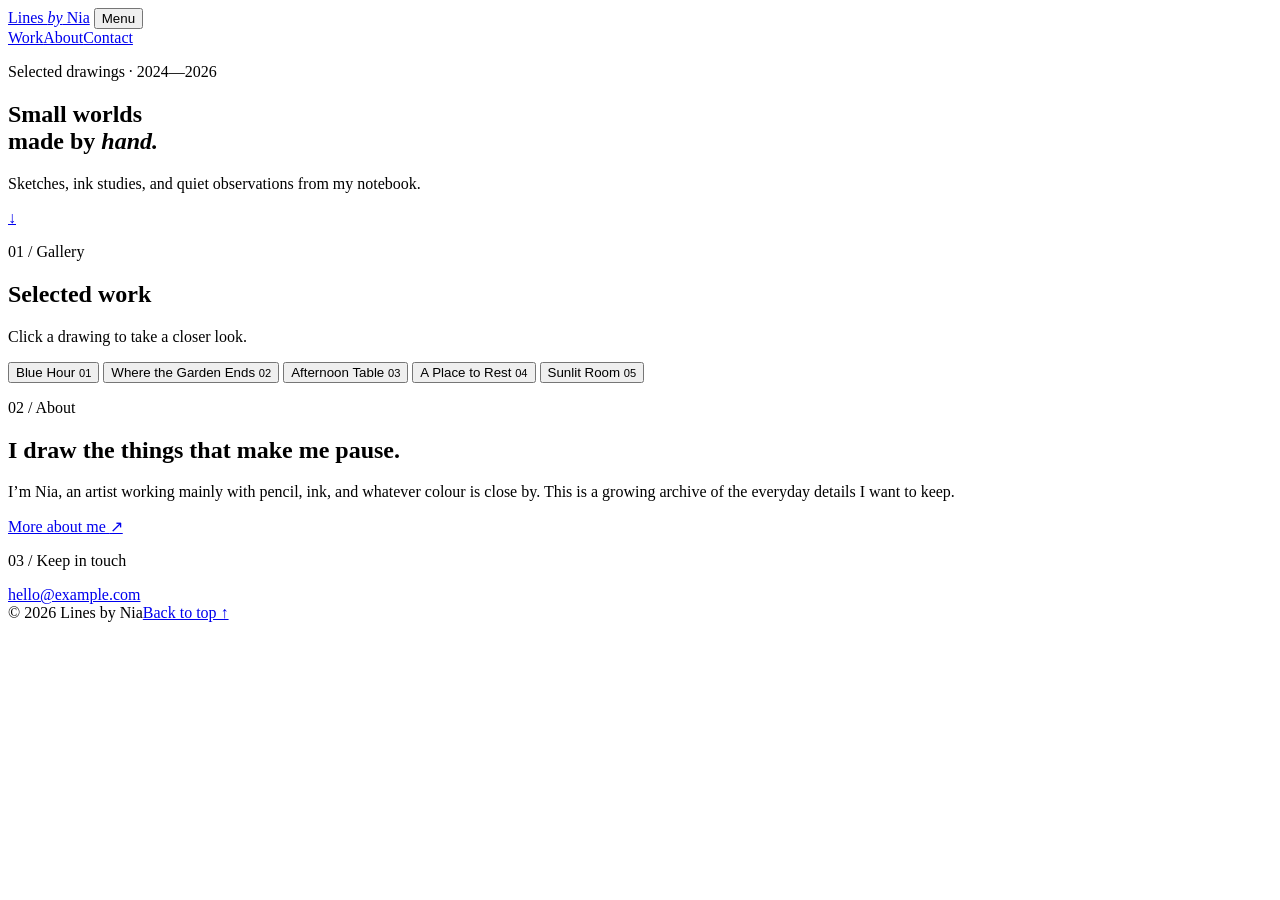
==== index.html @ 9113214f "Publish artist portfolio website" ====
<!doctype html>
<html lang="en">
  <head>
    <meta charset="UTF-8">
    <meta name="viewport" content="width=device-width, initial-scale=1.0">
    <meta name="description" content="A personal gallery of drawings and works on paper.">
    <title>Lines by Nia — Drawing Portfolio</title>
    <link rel="preconnect" href="https://fonts.googleapis.com">
    <link rel="preconnect" href="https://fonts.gstatic.com" crossorigin>
    <link href="https://fonts.googleapis.com/css2?family=DM+Mono:wght@400;500&family=DM+Sans:opsz,wght@9..40,400;9..40,500;9..40,600&family=Playfair+Display:ital,wght@0,500;0,600;1,500;1,600&display=swap" rel="stylesheet">
    <link rel="stylesheet" href="styles.css">
  </head>
  <body>
    <header class="site-header">
      <a class="brand" href="#top">Lines <em>by</em> Nia</a>
      <button class="menu-button" aria-label="Open navigation" aria-expanded="false">Menu</button>
      <nav aria-label="Main navigation"><a href="#work">Work</a><a href="#about">About</a><a href="#contact">Contact</a></nav>
    </header>
    <main id="top">
      <section class="hero">
        <p class="eyebrow">Selected drawings · 2024—2026</p>
        <h1>Small worlds<br>made by <em>hand.</em></h1>
        <div class="hero-bottom"><p>Sketches, ink studies, and quiet observations from my notebook.</p><a class="round-link" href="#work" aria-label="See selected work">↓</a></div>
      </section>
      <section class="gallery" id="work" aria-labelledby="work-heading">
        <div class="section-heading"><p class="eyebrow">01 / Gallery</p><h2 id="work-heading">Selected work</h2><p>Click a drawing to take a closer look.</p></div>
        <div class="art-grid">
          <button class="art-card art-one" data-title="Blue Hour" data-medium="Ink and coloured pencil · 2025"><span class="artwork"><i></i><b></b><strong></strong></span><span class="art-caption">Blue Hour <small>01</small></span></button>
          <button class="art-card art-two" data-title="Where the Garden Ends" data-medium="Graphite on paper · 2026"><span class="artwork"><i></i><b></b><strong></strong></span><span class="art-caption">Where the Garden Ends <small>02</small></span></button>
          <button class="art-card art-three" data-title="Afternoon Table" data-medium="Pastel and ink · 2025"><span class="artwork"><i></i><b></b><strong></strong></span><span class="art-caption">Afternoon Table <small>03</small></span></button>
          <button class="art-card art-four" data-title="A Place to Rest" data-medium="Charcoal on paper · 2024"><span class="artwork"><i></i><b></b><strong></strong></span><span class="art-caption">A Place to Rest <small>04</small></span></button>
          <button class="art-card art-five" data-title="Sunlit Room" data-medium="Watercolour and pencil · 2026"><span class="artwork"><i></i><b></b><strong></strong></span><span class="art-caption">Sunlit Room <small>05</small></span></button>
        </div>
      </section>
      <section class="about" id="about"><p class="eyebrow">02 / About</p><div><h2>I draw the things that make me pause.</h2><p>I’m Nia, an artist working mainly with pencil, ink, and whatever colour is close by. This is a growing archive of the everyday details I want to keep.</p><a class="text-link" href="mailto:hello@example.com">More about me <span>↗</span></a></div></section>
    </main>
    <footer id="contact"><p class="eyebrow">03 / Keep in touch</p><a class="email" href="mailto:hello@example.com">hello@example.com</a><div class="footer-bottom"><span>© 2026 Lines by Nia</span><a href="#top">Back to top ↑</a></div></footer>
    <dialog class="lightbox"><button class="close" aria-label="Close artwork view">×</button><div class="lightbox-art"></div><div><p class="eyebrow">Selected work</p><h2></h2><p class="medium"></p></div></dialog>
    <script src="script.js"></script>
  </body>
</html>
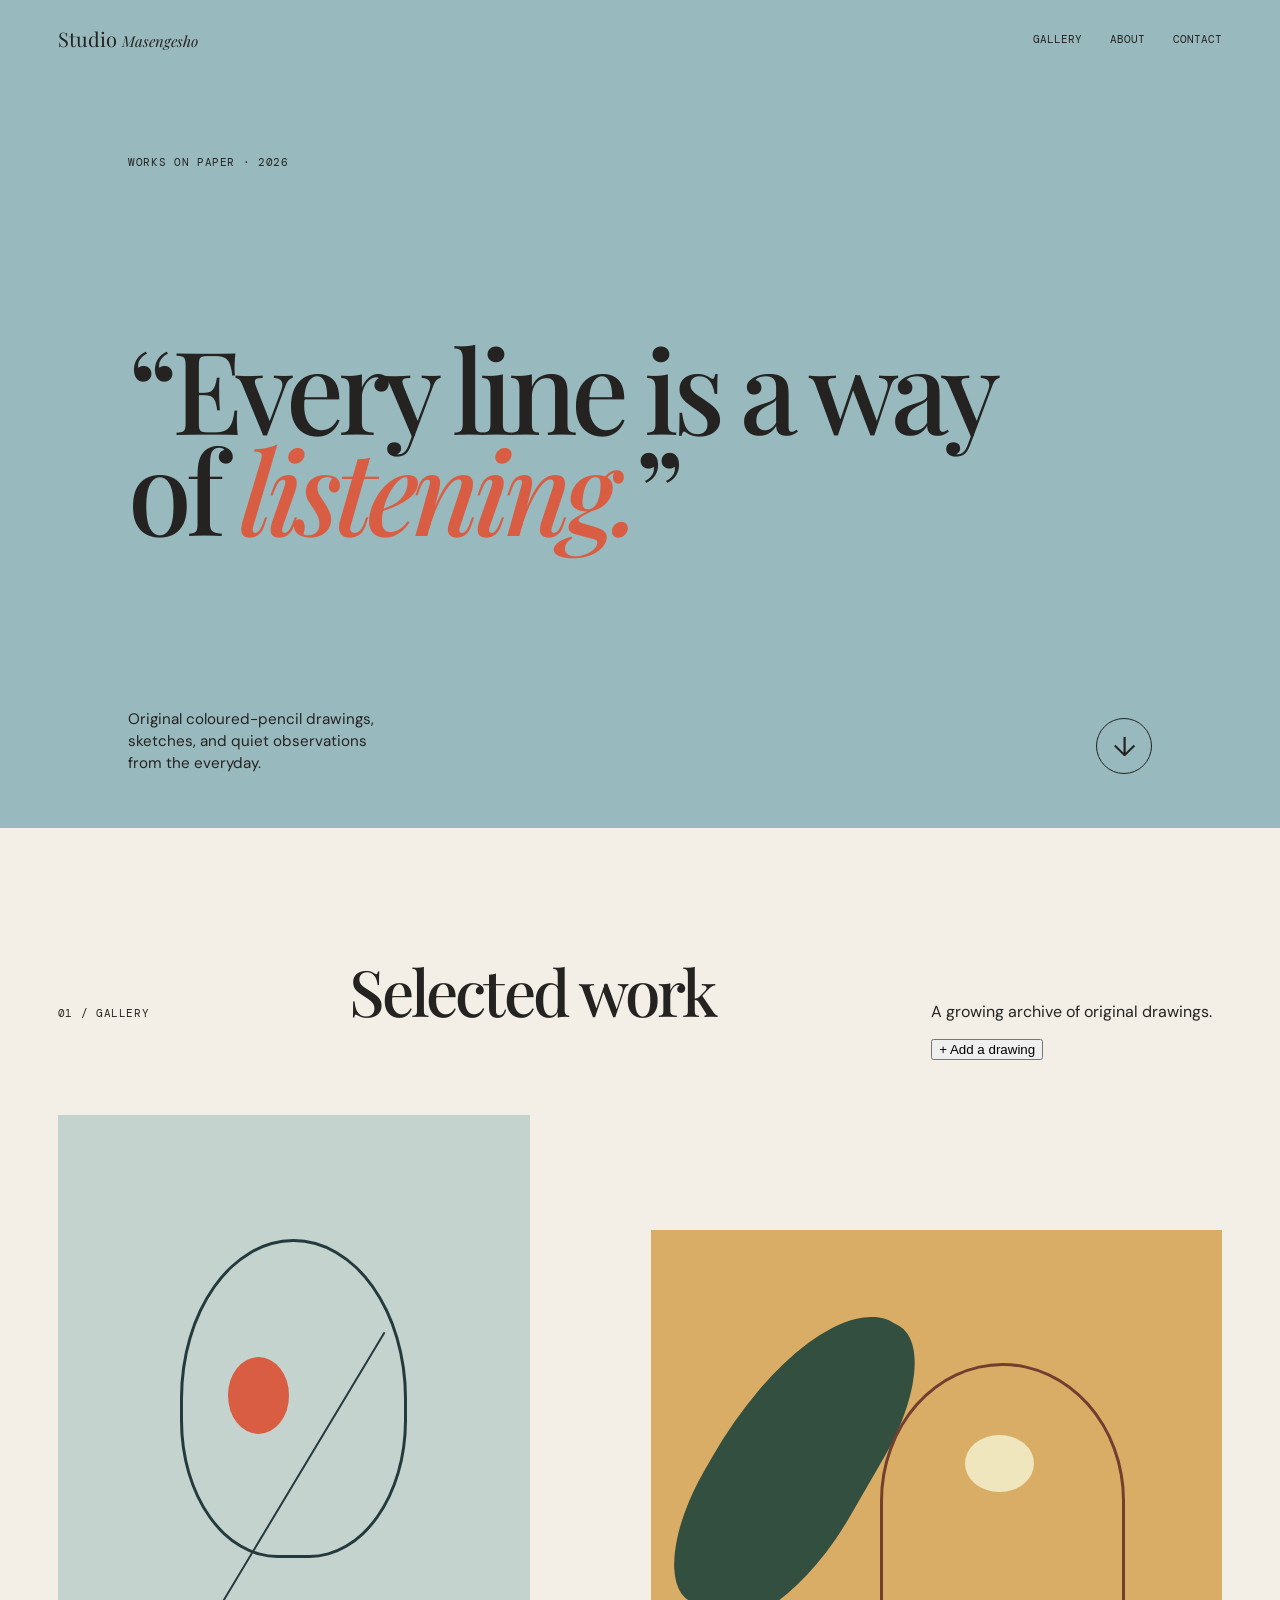
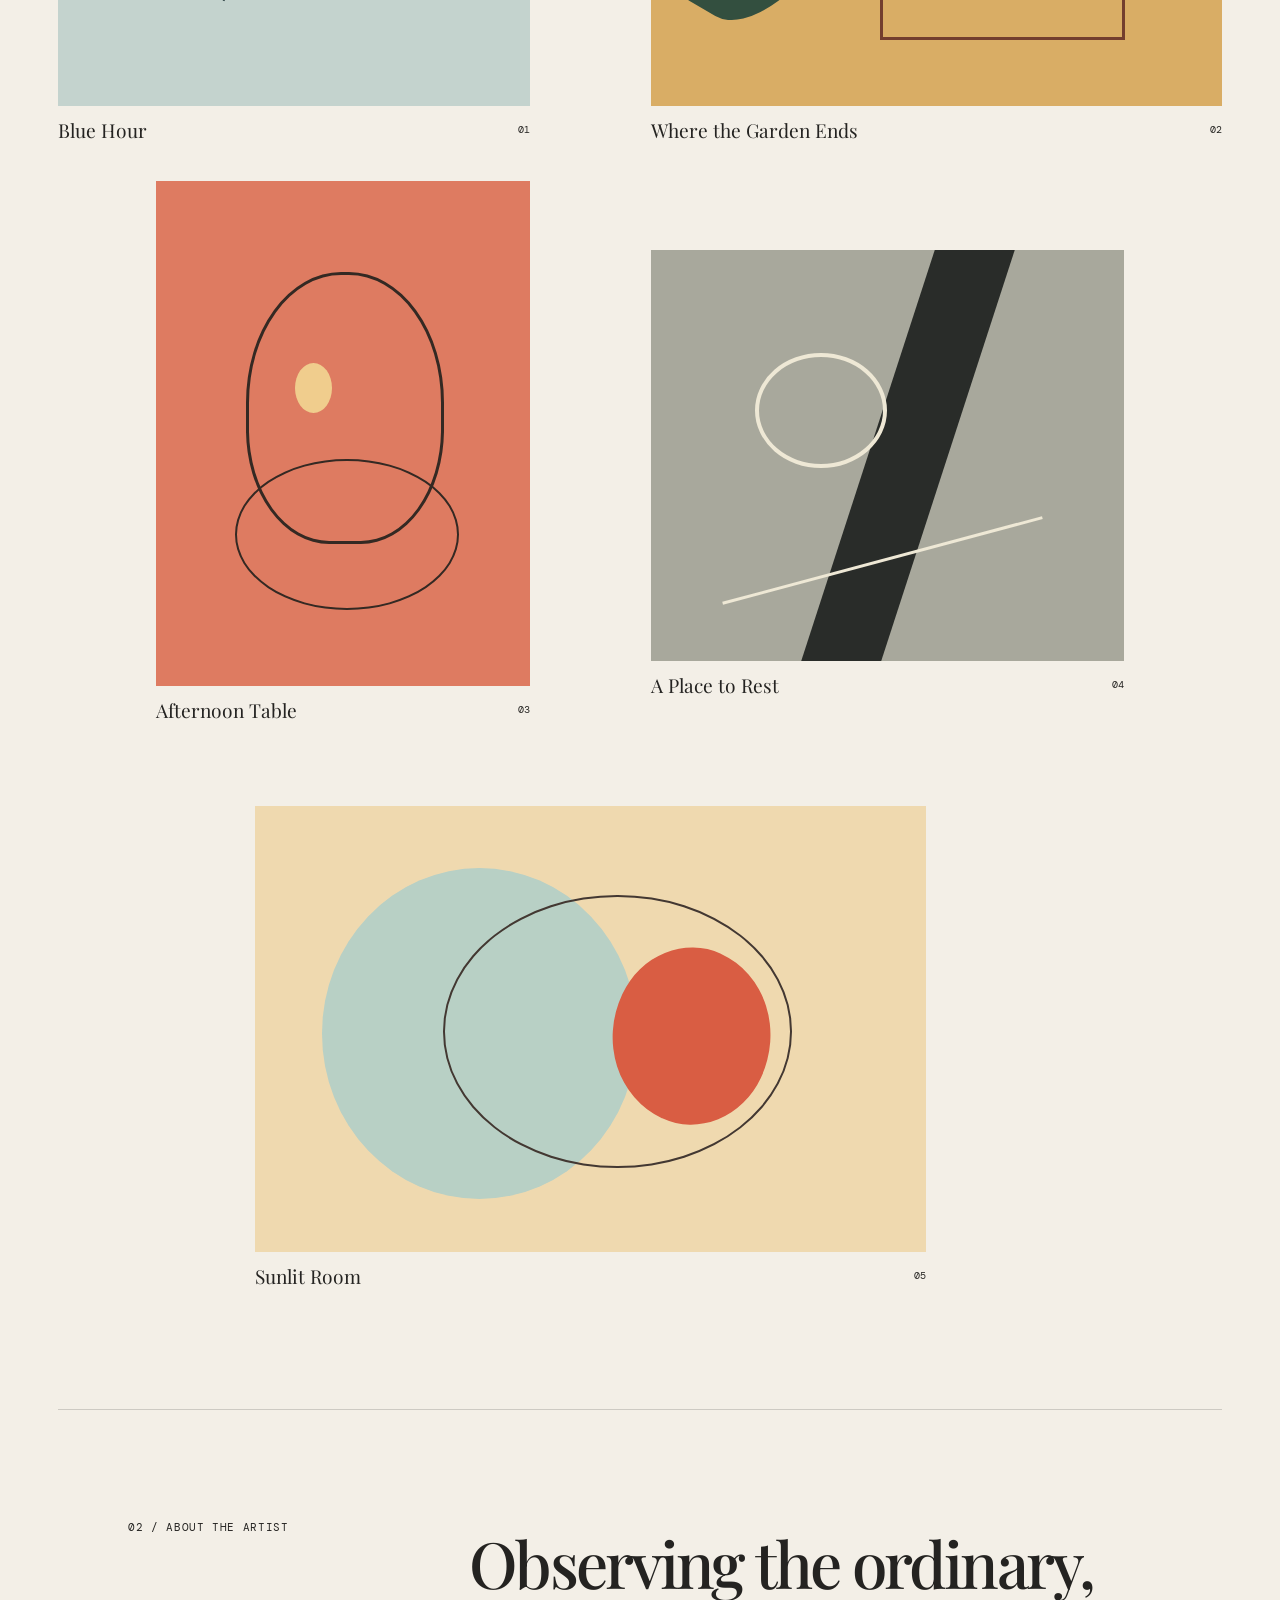
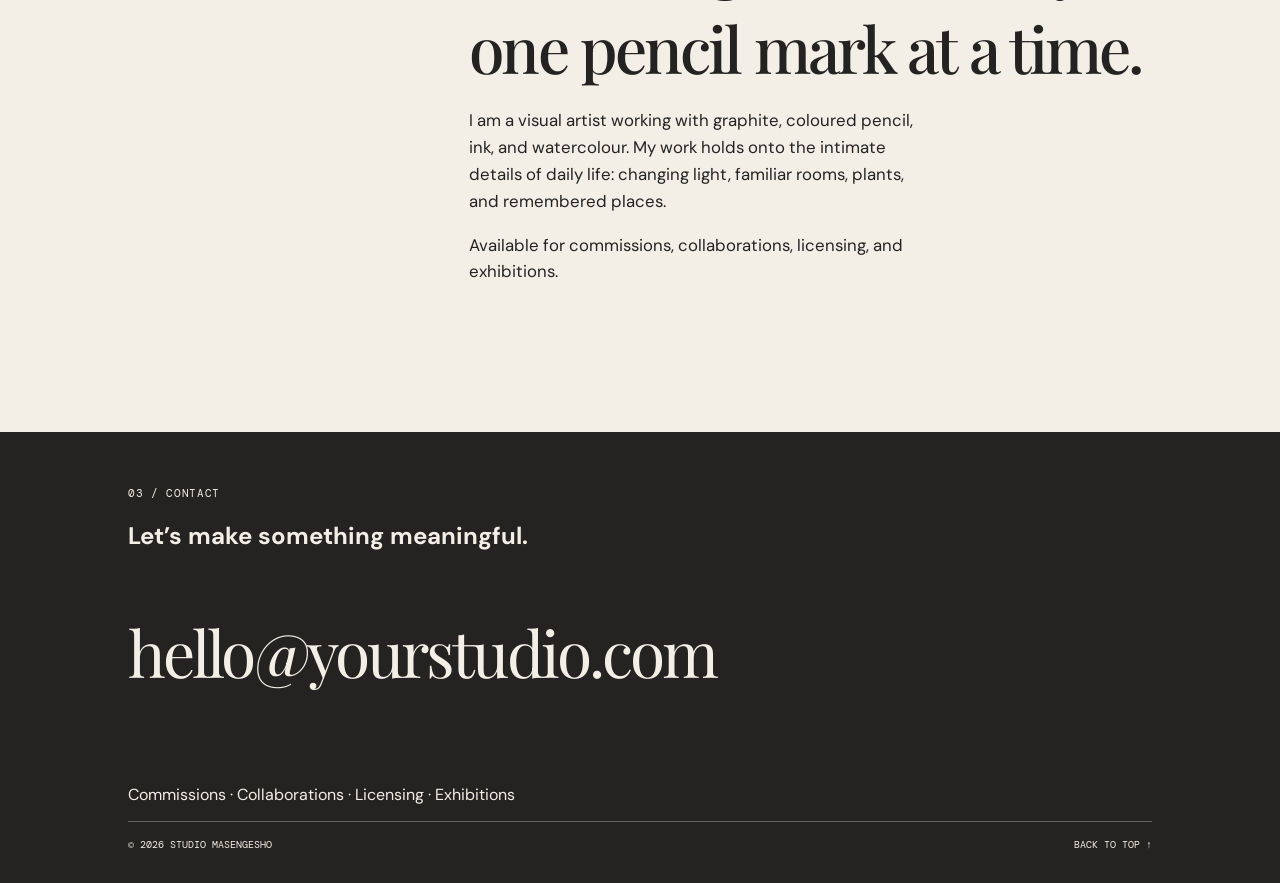
==== commit b1a270f7: "Create professional artist portfolio" ====
--- a/index.html
+++ b/index.html
@@ -1,42 +1,42 @@
 <!doctype html>
 <html lang="en">
-  <head>
-    <meta charset="UTF-8">
-    <meta name="viewport" content="width=device-width, initial-scale=1.0">
-    <meta name="description" content="A personal gallery of drawings and works on paper.">
-    <title>Lines by Nia — Drawing Portfolio</title>
-    <link rel="preconnect" href="https://fonts.googleapis.com">
-    <link rel="preconnect" href="https://fonts.gstatic.com" crossorigin>
-    <link href="https://fonts.googleapis.com/css2?family=DM+Mono:wght@400;500&family=DM+Sans:opsz,wght@9..40,400;9..40,500;9..40,600&family=Playfair+Display:ital,wght@0,500;0,600;1,500;1,600&display=swap" rel="stylesheet">
-    <link rel="stylesheet" href="styles.css">
-  </head>
-  <body>
-    <header class="site-header">
-      <a class="brand" href="#top">Lines <em>by</em> Nia</a>
-      <button class="menu-button" aria-label="Open navigation" aria-expanded="false">Menu</button>
-      <nav aria-label="Main navigation"><a href="#work">Work</a><a href="#about">About</a><a href="#contact">Contact</a></nav>
-    </header>
-    <main id="top">
-      <section class="hero">
-        <p class="eyebrow">Selected drawings · 2024—2026</p>
-        <h1>Small worlds<br>made by <em>hand.</em></h1>
-        <div class="hero-bottom"><p>Sketches, ink studies, and quiet observations from my notebook.</p><a class="round-link" href="#work" aria-label="See selected work">↓</a></div>
-      </section>
-      <section class="gallery" id="work" aria-labelledby="work-heading">
-        <div class="section-heading"><p class="eyebrow">01 / Gallery</p><h2 id="work-heading">Selected work</h2><p>Click a drawing to take a closer look.</p></div>
-        <div class="art-grid">
-          <button class="art-card art-one" data-title="Blue Hour" data-medium="Ink and coloured pencil · 2025"><span class="artwork"><i></i><b></b><strong></strong></span><span class="art-caption">Blue Hour <small>01</small></span></button>
-          <button class="art-card art-two" data-title="Where the Garden Ends" data-medium="Graphite on paper · 2026"><span class="artwork"><i></i><b></b><strong></strong></span><span class="art-caption">Where the Garden Ends <small>02</small></span></button>
-          <button class="art-card art-three" data-title="Afternoon Table" data-medium="Pastel and ink · 2025"><span class="artwork"><i></i><b></b><strong></strong></span><span class="art-caption">Afternoon Table <small>03</small></span></button>
-          <button class="art-card art-four" data-title="A Place to Rest" data-medium="Charcoal on paper · 2024"><span class="artwork"><i></i><b></b><strong></strong></span><span class="art-caption">A Place to Rest <small>04</small></span></button>
-          <button class="art-card art-five" data-title="Sunlit Room" data-medium="Watercolour and pencil · 2026"><span class="artwork"><i></i><b></b><strong></strong></span><span class="art-caption">Sunlit Room <small>05</small></span></button>
-        </div>
-      </section>
-      <section class="about" id="about"><p class="eyebrow">02 / About</p><div><h2>I draw the things that make me pause.</h2><p>I’m Nia, an artist working mainly with pencil, ink, and whatever colour is close by. This is a growing archive of the everyday details I want to keep.</p><a class="text-link" href="mailto:hello@example.com">More about me <span>↗</span></a></div></section>
-    </main>
-    <footer id="contact"><p class="eyebrow">03 / Keep in touch</p><a class="email" href="mailto:hello@example.com">hello@example.com</a><div class="footer-bottom"><span>© 2026 Lines by Nia</span><a href="#top">Back to top ↑</a></div></footer>
-    <dialog class="lightbox"><button class="close" aria-label="Close artwork view">×</button><div class="lightbox-art"></div><div><p class="eyebrow">Selected work</p><h2></h2><p class="medium"></p></div></dialog>
-    <script src="script.js"></script>
-  </body>
-</html>
-
+<head>
+  <meta charset="UTF-8">
+  <meta name="viewport" content="width=device-width, initial-scale=1.0">
+  <meta name="description" content="Original coloured-pencil drawings and works on paper by Studio Masengesho.">
+  <title>Studio Masengesho — Works on Paper</title>
+  <link rel="preconnect" href="https://fonts.googleapis.com">
+  <link rel="preconnect" href="https://fonts.gstatic.com" crossorigin>
+  <link href="https://fonts.googleapis.com/css2?family=DM+Mono:wght@400;500&family=DM+Sans:wght@400;500;600&family=Playfair+Display:ital,wght@0,500;0,600;1,500&display=swap" rel="stylesheet">
+  <link rel="stylesheet" href="styles.css">
+</head>
+<body>
+<header class="site-header">
+  <a class="brand" href="#top">Studio <em>Masengesho</em></a>
+  <button class="menu-button" aria-label="Open menu" aria-expanded="false">Menu</button>
+  <nav aria-label="Main navigation"><a href="#work">Gallery</a><a href="#about">About</a><a href="#contact">Contact</a></nav>
+</header>
+<main id="top">
+  <section class="hero">
+    <p class="eyebrow">Works on paper · 2026</p>
+    <h1>“Every line is a way<br>of <em>listening.</em>”</h1>
+    <div class="hero-bottom"><p>Original coloured-pencil drawings, sketches, and quiet observations from the everyday.</p><a class="round-link" href="#work" aria-label="View gallery">↓</a></div>
+  </section>
+  <section class="gallery" id="work">
+    <div class="section-heading"><p class="eyebrow">01 / Gallery</p><h2>Selected work</h2><div><p>A growing archive of original drawings.</p><button class="upload-trigger" type="button">+ Add a drawing</button></div></div>
+    <div class="art-grid" id="art-grid">
+      <button class="art-card art-one" data-title="Blue Hour" data-medium="Coloured pencil and ink · 2025"><span class="artwork"><i></i><b></b><strong></strong></span><span class="art-caption">Blue Hour <small>01</small></span></button>
+      <button class="art-card art-two" data-title="Where the Garden Ends" data-medium="Graphite on paper · 2026"><span class="artwork"><i></i><b></b><strong></strong></span><span class="art-caption">Where the Garden Ends <small>02</small></span></button>
+      <button class="art-card art-three" data-title="Afternoon Table" data-medium="Pencil colour and ink · 2025"><span class="artwork"><i></i><b></b><strong></strong></span><span class="art-caption">Afternoon Table <small>03</small></span></button>
+      <button class="art-card art-four" data-title="A Place to Rest" data-medium="Charcoal on paper · 2024"><span class="artwork"><i></i><b></b><strong></strong></span><span class="art-caption">A Place to Rest <small>04</small></span></button>
+      <button class="art-card art-five" data-title="Sunlit Room" data-medium="Pencil colour and watercolour · 2026"><span class="artwork"><i></i><b></b><strong></strong></span><span class="art-caption">Sunlit Room <small>05</small></span></button>
+    </div>
+  </section>
+  <section class="about" id="about"><p class="eyebrow">02 / About the artist</p><div><h2>Observing the ordinary, one pencil mark at a time.</h2><p>I am a visual artist working with graphite, coloured pencil, ink, and watercolour. My work holds onto the intimate details of daily life: changing light, familiar rooms, plants, and remembered places.</p><p class="note">Available for commissions, collaborations, licensing, and exhibitions.</p></div></section>
+</main>
+<footer id="contact"><p class="eyebrow">03 / Contact</p><h2>Let’s make something meaningful.</h2><a class="email" href="mailto:hello@yourstudio.com">hello@yourstudio.com</a><p class="contact-note">Commissions · Collaborations · Licensing · Exhibitions</p><div class="footer-bottom"><span>© 2026 Studio Masengesho</span><a href="#top">Back to top ↑</a></div></footer>
+<dialog class="lightbox"><button class="close" aria-label="Close artwork">×</button><div class="lightbox-art"></div><div><p class="eyebrow">Selected work</p><h2></h2><p class="medium"></p></div></dialog>
+<dialog class="upload-dialog"><button class="close upload-close" aria-label="Close upload form">×</button><p class="eyebrow">Studio tool</p><h2>Add a drawing</h2><p class="upload-intro">Add a preview of a new work to this browser’s gallery.</p><form id="upload-form"><label>Drawing title<input name="title" required placeholder="e.g. Evening study"></label><label>Medium and year<input name="medium" required placeholder="e.g. Coloured pencil · 2026"></label><label class="file-label">Image file<input name="image" type="file" accept="image/*" required><span>Choose drawing</span></label><img id="image-preview" alt="Drawing preview" hidden><button class="submit-upload" type="submit">Add to gallery</button></form></dialog>
+<script src="script.js"></script>
+</body>
+</html>
--- a/styles.css
+++ b/styles.css
@@ -0,0 +1,2 @@
+:root{--ink:#242321;--paper:#f3efe7;--red:#d95d43;--blue:#98b9bd;--line:rgba(36,35,33,.18)}*{box-sizing:border-box}html{scroll-behavior:smooth}body{margin:0;background:var(--paper);color:var(--ink);font-family:"DM Sans",sans-serif}a{color:inherit;text-decoration:none}.site-header{align-items:center;display:flex;justify-content:space-between;padding:25px 4.5vw;position:absolute;width:100%;z-index:2}.brand{font-family:"Playfair Display",serif;font-size:1.25rem}.brand em{font-size:.75em}nav{display:flex;gap:28px;font-family:"DM Mono",monospace;font-size:.7rem;text-transform:uppercase}nav a:hover,.text-link:hover{color:var(--red)}.menu-button{display:none}.hero{background:var(--blue);min-height:92vh;padding:155px 10vw 54px;display:flex;flex-direction:column;justify-content:space-between}.eyebrow{font-family:"DM Mono",monospace;font-size:.68rem;letter-spacing:.06em;margin:0;text-transform:uppercase}.hero h1{font-family:"Playfair Display",serif;font-size:clamp(3.7rem,9vw,8.5rem);font-weight:500;letter-spacing:-.055em;line-height:.88;margin:0}.hero h1 em{color:var(--red)}.hero-bottom{align-items:end;display:flex;justify-content:space-between}.hero-bottom p{max-width:270px;font-size:.95rem;line-height:1.45;margin:0}.round-link{align-items:center;border:1px solid var(--ink);border-radius:50%;display:flex;font-size:1.7rem;height:56px;justify-content:center;width:56px}.round-link:hover{background:var(--ink);color:var(--paper)}.gallery{padding:120px 4.5vw}.section-heading{display:grid;grid-template-columns:1fr 2fr 1fr;align-items:baseline;margin-bottom:55px}.section-heading h2,.about h2{font-family:"Playfair Display",serif;font-size:clamp(2.5rem,5vw,5rem);font-weight:500;letter-spacing:-.045em;margin:0}.section-heading>p:last-child{font-size:.82rem;line-height:1.4;margin:0}.art-grid{display:grid;grid-template-columns:repeat(12,1fr);gap:38px 22px}.art-card{background:none;border:0;color:var(--ink);cursor:pointer;font:inherit;padding:0;text-align:left}.artwork{display:block;overflow:hidden;position:relative;transition:transform .28s ease}.artwork::before,.artwork::after,.artwork i,.artwork b,.artwork strong{content:"";display:block;position:absolute}.art-card:hover .artwork{transform:rotate(-1.5deg) scale(1.015)}.art-caption{display:flex;font-family:"Playfair Display",serif;font-size:1.2rem;justify-content:space-between;padding-top:11px}.art-caption small{font-family:"DM Mono",monospace;font-size:.6rem;padding-top:6px}.art-one{grid-column:1/span 5}.art-one .artwork{aspect-ratio:1/1.25;background:#c4d3ce}.art-one i{border:3px solid #253a3d;border-radius:50% 50% 43% 43%;height:54%;left:26%;top:21%;width:48%}.art-one b{background:#d95d43;border-radius:50%;height:13%;left:36%;top:41%;width:13%}.art-one strong{border-left:2px solid #253a3d;height:53%;left:52%;top:33%;transform:rotate(31deg)}.art-two{grid-column:7/span 6;margin-top:115px}.art-two .artwork{aspect-ratio:1.2;background:#d9ad65}.art-two i{background:#334f3f;border-radius:60% 35% 45% 35%;height:72%;left:12%;top:13%;transform:rotate(30deg);width:26%}.art-two b{border:3px solid #733e2e;border-radius:50% 50% 0 0;height:58%;left:40%;top:28%;width:43%}.art-two strong{background:#efe6bd;border-radius:50%;height:12%;left:55%;top:43%;width:12%}.art-three{grid-column:2/span 4}.art-three .artwork{aspect-ratio:1/1.35;background:#de7b61}.art-three i{border:3px solid #342923;border-radius:48% 48% 42% 42%;height:54%;left:24%;top:18%;width:53%}.art-three b{background:#f0cd8d;border-radius:50%;height:10%;left:37%;top:36%;width:10%}.art-three strong{border:2px solid #342923;border-radius:50%;height:30%;left:21%;top:55%;width:60%}.art-four{grid-column:7/span 5;margin-top:45px}.art-four .artwork{aspect-ratio:1.15;background:#a8a89c}.art-four i{background:#292c29;height:100%;left:46%;top:0;transform:skew(-18deg);width:17%}.art-four b{border:4px solid #eee8d5;border-radius:50%;height:28%;left:22%;top:25%;width:28%}.art-four strong{background:#eee8d5;height:3px;left:14%;top:75%;transform:rotate(-15deg);width:70%}.art-five{grid-column:3/span 7;margin-top:45px}.art-five .artwork{aspect-ratio:1.5;background:#efd9af}.art-five i{background:#b8d0c5;border-radius:50%;height:74%;left:10%;top:14%;width:47%}.art-five b{background:#d95d43;border-radius:45% 55% 45% 55%;height:39%;left:53%;top:32%;transform:rotate(25deg);width:24%}.art-five strong{border:2px solid #433832;border-radius:50%;height:61%;left:28%;top:20%;width:52%}.about{border-top:1px solid var(--line);display:grid;grid-template-columns:1fr 2fr;margin:0 4.5vw;padding:110px 5.5vw 130px}.about>div{max-width:700px}.about p:not(.eyebrow){font-size:1.05rem;line-height:1.6;max-width:460px}.text-link{border-bottom:1px solid var(--ink);display:inline-block;font-family:"DM Mono",monospace;font-size:.72rem;margin-top:20px;padding-bottom:6px;text-transform:uppercase}.text-link span{margin-left:20px}footer{background:var(--ink);color:var(--paper);padding:54px 10vw 32px}.email{display:block;font-family:"Playfair Display",serif;font-size:clamp(2rem,5vw,5rem);letter-spacing:-.045em;margin:58px 0 90px}.email:hover{color:var(--red)}.footer-bottom{border-top:1px solid #66645e;display:flex;font-family:"DM Mono",monospace;font-size:.65rem;justify-content:space-between;padding-top:16px;text-transform:uppercase}.lightbox{background:var(--paper);border:0;max-width:min(860px,90vw);padding:22px;width:100%}.lightbox::backdrop{background:rgba(27,26,23,.8)}.close{background:none;border:0;cursor:pointer;font-size:2rem;position:absolute;right:12px;top:5px;z-index:1}.lightbox-art{aspect-ratio:1.4;margin-bottom:22px}.lightbox h2{font-family:"Playfair Display",serif;font-size:2rem;font-weight:500;margin:7px 0}.medium{font-size:.85rem;margin:0}@media(max-width:700px){.site-header{padding:20px 6vw}nav{background:var(--paper);display:none;flex-direction:column;padding:18px;position:absolute;right:6vw;top:62px}.site-header.open nav{display:flex}.menu-button{background:none;border:0;display:block;font-family:"DM Mono",monospace;font-size:.68rem;text-transform:uppercase}.hero{min-height:78vh;padding:130px 8vw 36px}.section-heading,.about{display:block}.section-heading h2{margin:25px 0 9px}.gallery{padding:75px 6vw}.art-grid{gap:36px 14px}.art-one{grid-column:1/span 7}.art-two{grid-column:5/span 8;margin-top:65px}.art-three{grid-column:1/span 6}.art-four{grid-column:6/span 7;margin-top:20px}.art-five{grid-column:2/span 10}.about{margin:0 6vw;padding:75px 0}.about h2{margin:24px 0}footer{padding:40px 8vw 22px}.email{margin:45px 0 65px}.footer-bottom{gap:20px}}
+
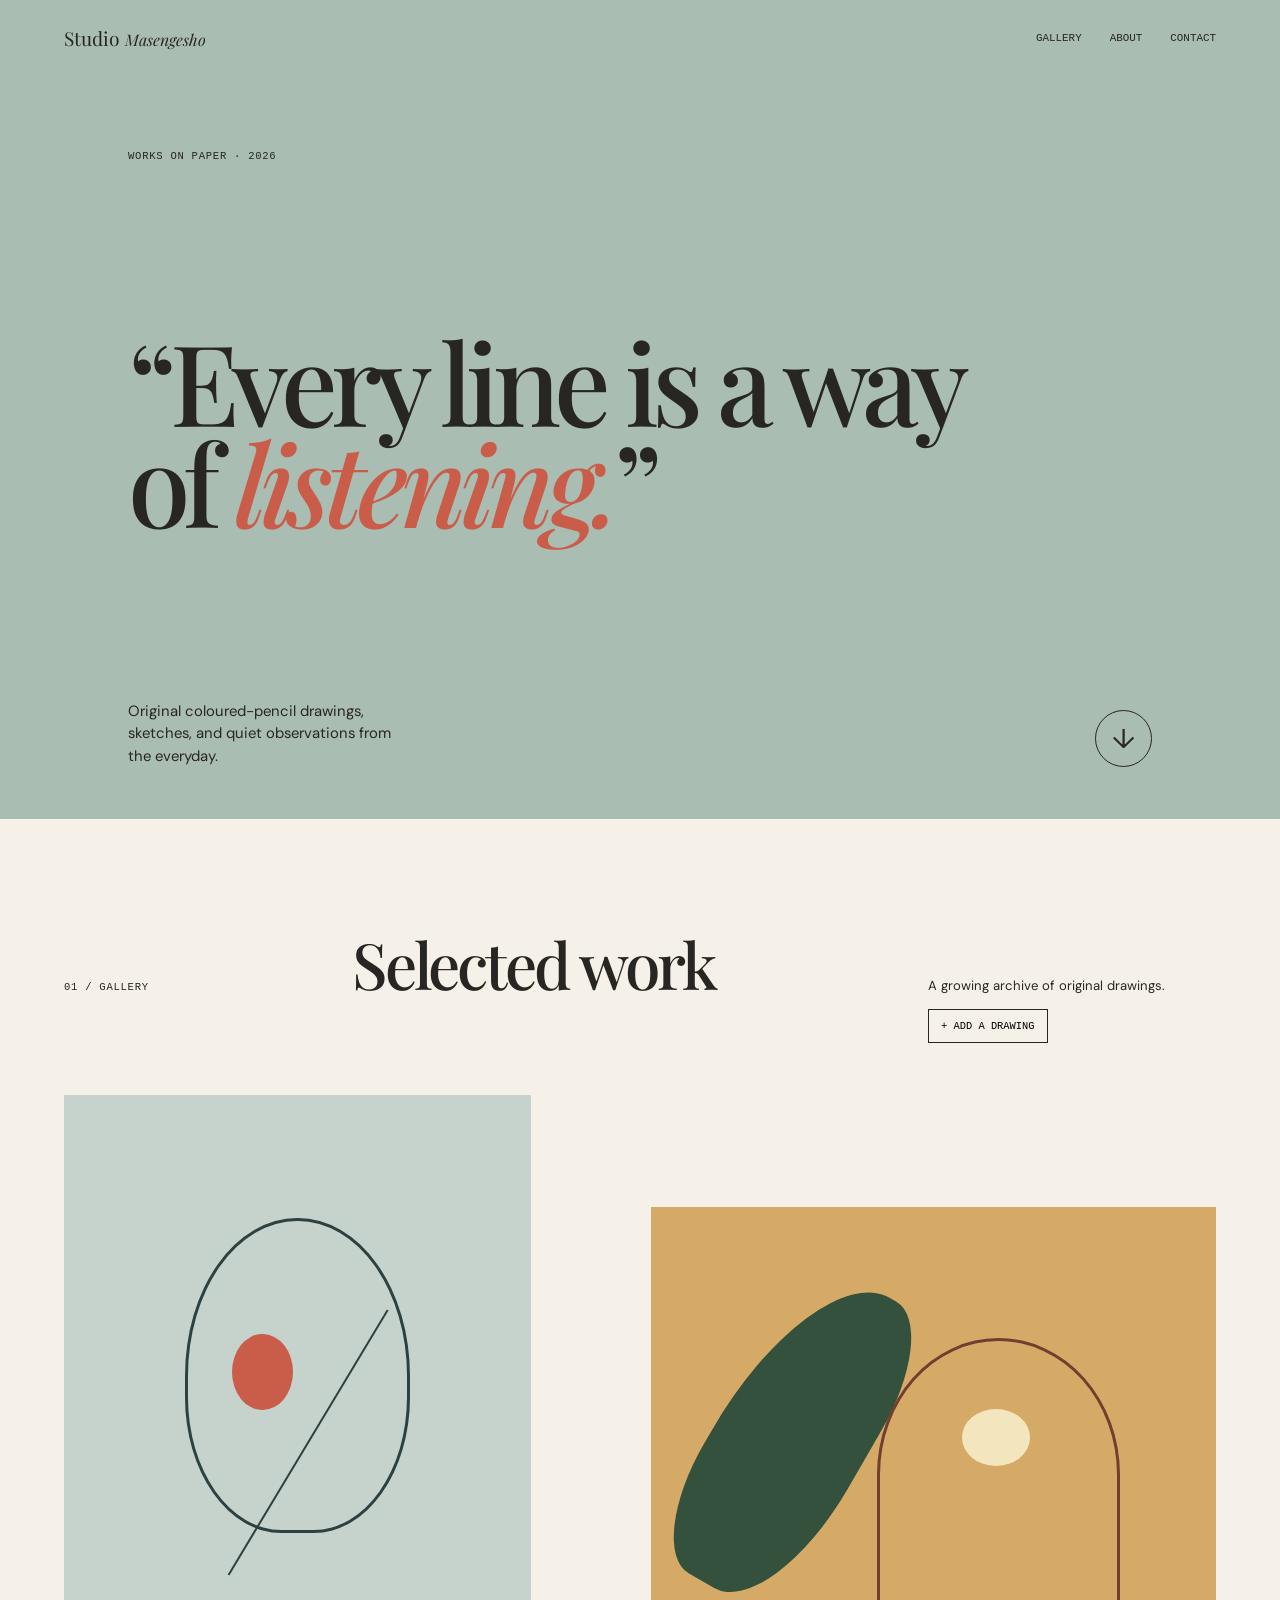
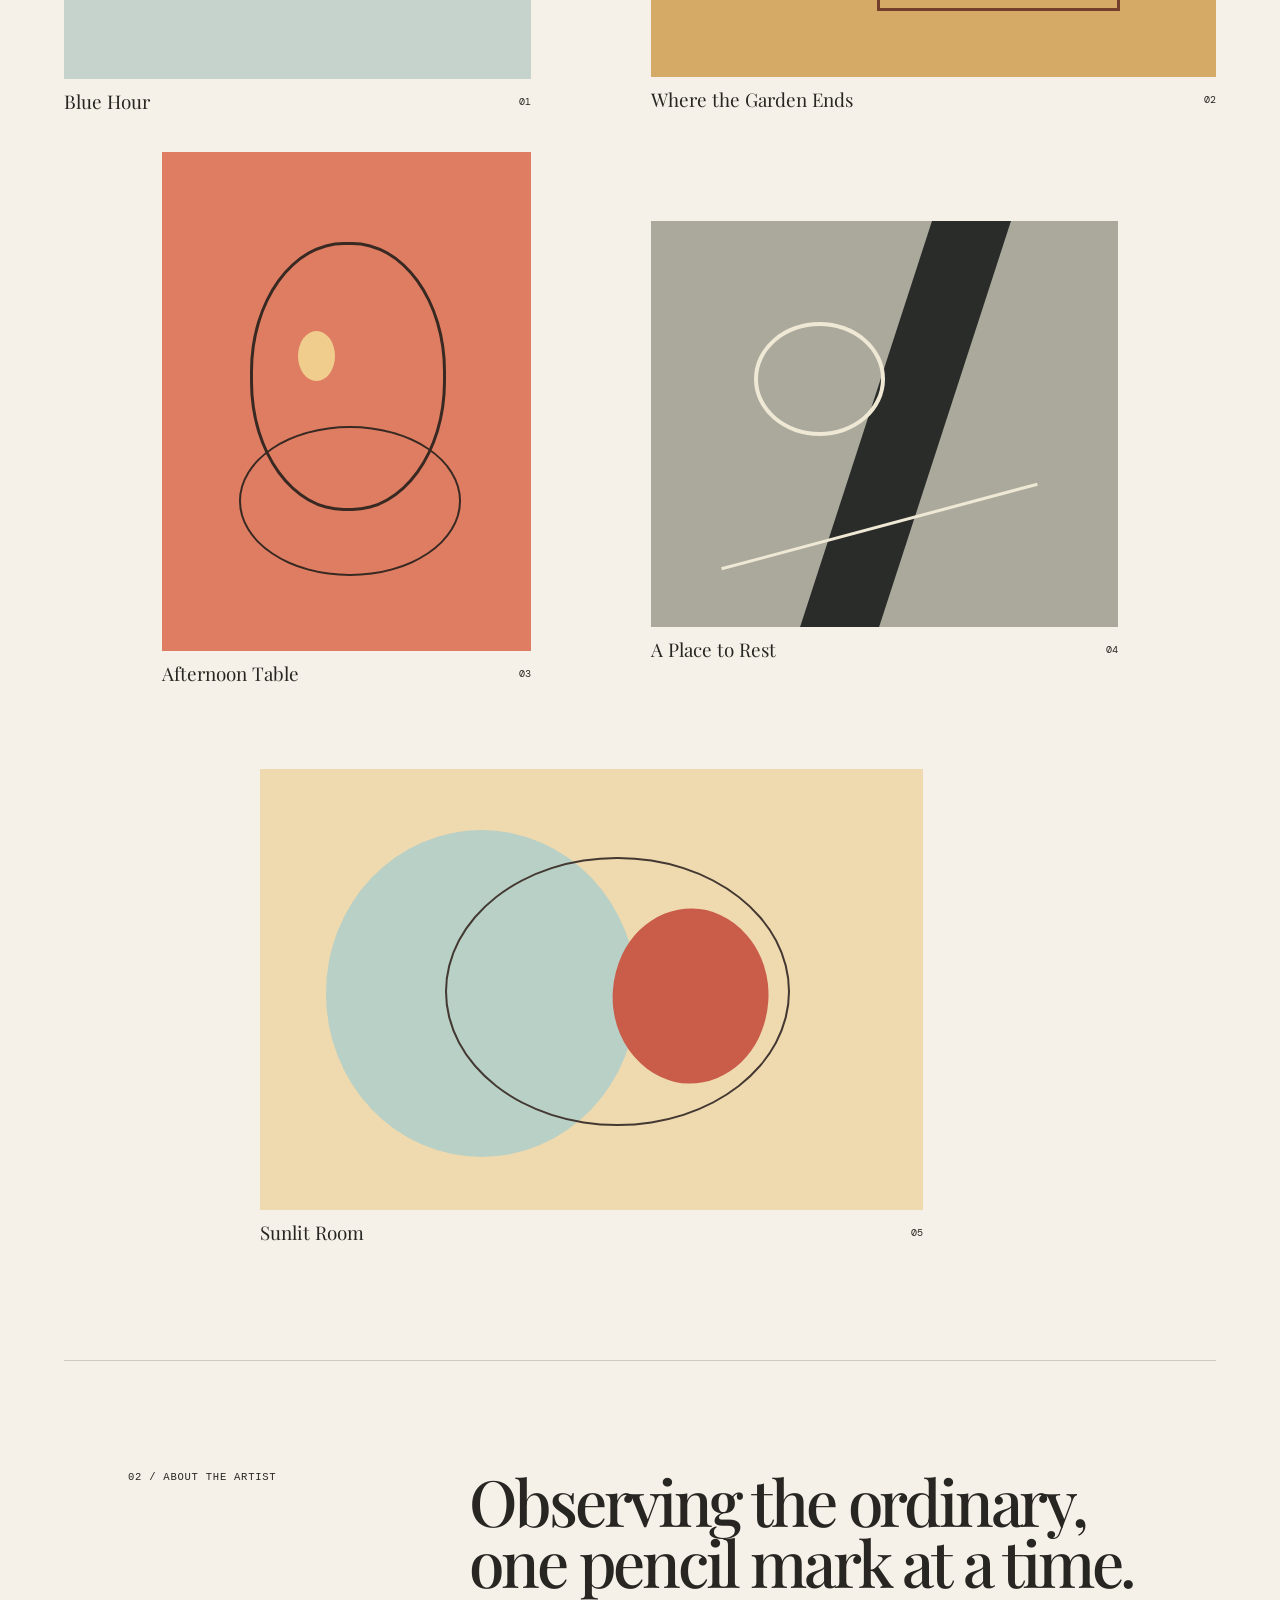
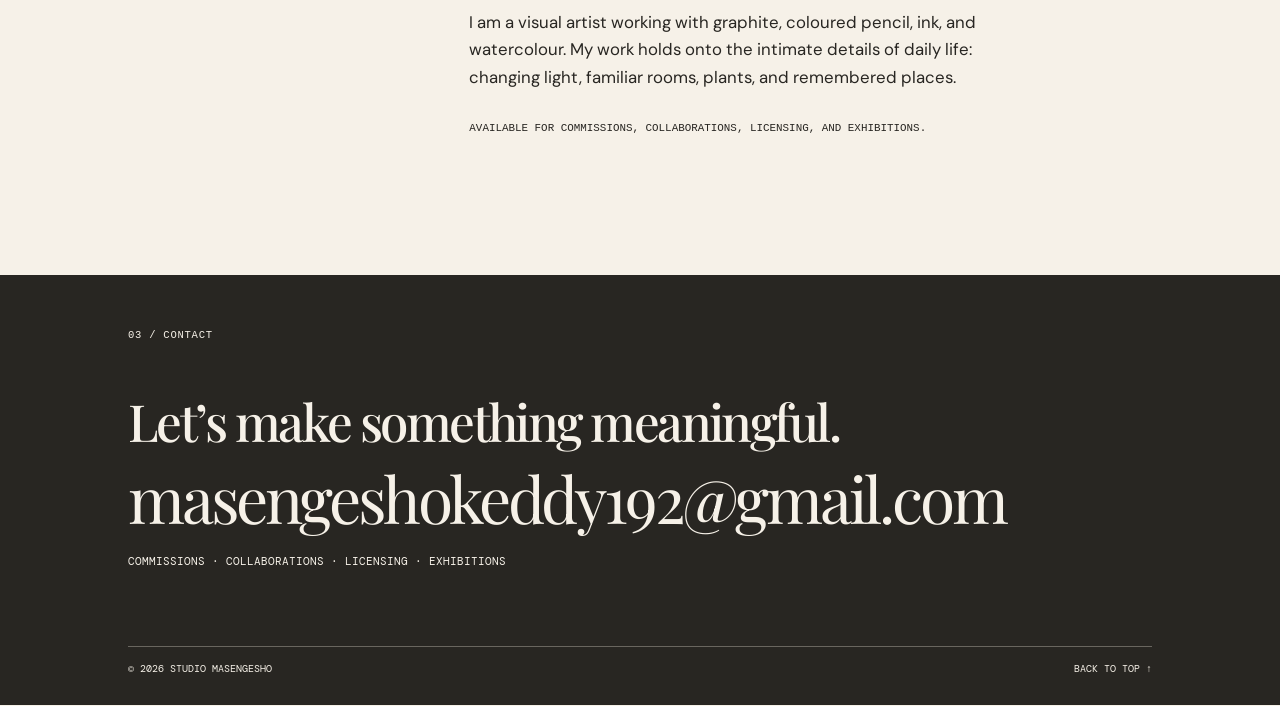
==== commit 2beea426: "Add professional contact email" ====
--- a/index.html
+++ b/index.html
@@ -34,7 +34,7 @@
   </section>
   <section class="about" id="about"><p class="eyebrow">02 / About the artist</p><div><h2>Observing the ordinary, one pencil mark at a time.</h2><p>I am a visual artist working with graphite, coloured pencil, ink, and watercolour. My work holds onto the intimate details of daily life: changing light, familiar rooms, plants, and remembered places.</p><p class="note">Available for commissions, collaborations, licensing, and exhibitions.</p></div></section>
 </main>
-<footer id="contact"><p class="eyebrow">03 / Contact</p><h2>Let’s make something meaningful.</h2><a class="email" href="mailto:hello@yourstudio.com">hello@yourstudio.com</a><p class="contact-note">Commissions · Collaborations · Licensing · Exhibitions</p><div class="footer-bottom"><span>© 2026 Studio Masengesho</span><a href="#top">Back to top ↑</a></div></footer>
+<footer id="contact"><p class="eyebrow">03 / Contact</p><h2>Let’s make something meaningful.</h2><a class="email" href="mailto:masengeshokeddy192@gmail.com">masengeshokeddy192@gmail.com</a><p class="contact-note">Commissions · Collaborations · Licensing · Exhibitions</p><div class="footer-bottom"><span>© 2026 Studio Masengesho</span><a href="#top">Back to top ↑</a></div></footer>
 <dialog class="lightbox"><button class="close" aria-label="Close artwork">×</button><div class="lightbox-art"></div><div><p class="eyebrow">Selected work</p><h2></h2><p class="medium"></p></div></dialog>
 <dialog class="upload-dialog"><button class="close upload-close" aria-label="Close upload form">×</button><p class="eyebrow">Studio tool</p><h2>Add a drawing</h2><p class="upload-intro">Add a preview of a new work to this browser’s gallery.</p><form id="upload-form"><label>Drawing title<input name="title" required placeholder="e.g. Evening study"></label><label>Medium and year<input name="medium" required placeholder="e.g. Coloured pencil · 2026"></label><label class="file-label">Image file<input name="image" type="file" accept="image/*" required><span>Choose drawing</span></label><img id="image-preview" alt="Drawing preview" hidden><button class="submit-upload" type="submit">Add to gallery</button></form></dialog>
 <script src="script.js"></script>
--- a/styles.css
+++ b/styles.css
@@ -1,2 +1 @@
-:root{--ink:#242321;--paper:#f3efe7;--red:#d95d43;--blue:#98b9bd;--line:rgba(36,35,33,.18)}*{box-sizing:border-box}html{scroll-behavior:smooth}body{margin:0;background:var(--paper);color:var(--ink);font-family:"DM Sans",sans-serif}a{color:inherit;text-decoration:none}.site-header{align-items:center;display:flex;justify-content:space-between;padding:25px 4.5vw;position:absolute;width:100%;z-index:2}.brand{font-family:"Playfair Display",serif;font-size:1.25rem}.brand em{font-size:.75em}nav{display:flex;gap:28px;font-family:"DM Mono",monospace;font-size:.7rem;text-transform:uppercase}nav a:hover,.text-link:hover{color:var(--red)}.menu-button{display:none}.hero{background:var(--blue);min-height:92vh;padding:155px 10vw 54px;display:flex;flex-direction:column;justify-content:space-between}.eyebrow{font-family:"DM Mono",monospace;font-size:.68rem;letter-spacing:.06em;margin:0;text-transform:uppercase}.hero h1{font-family:"Playfair Display",serif;font-size:clamp(3.7rem,9vw,8.5rem);font-weight:500;letter-spacing:-.055em;line-height:.88;margin:0}.hero h1 em{color:var(--red)}.hero-bottom{align-items:end;display:flex;justify-content:space-between}.hero-bottom p{max-width:270px;font-size:.95rem;line-height:1.45;margin:0}.round-link{align-items:center;border:1px solid var(--ink);border-radius:50%;display:flex;font-size:1.7rem;height:56px;justify-content:center;width:56px}.round-link:hover{background:var(--ink);color:var(--paper)}.gallery{padding:120px 4.5vw}.section-heading{display:grid;grid-template-columns:1fr 2fr 1fr;align-items:baseline;margin-bottom:55px}.section-heading h2,.about h2{font-family:"Playfair Display",serif;font-size:clamp(2.5rem,5vw,5rem);font-weight:500;letter-spacing:-.045em;margin:0}.section-heading>p:last-child{font-size:.82rem;line-height:1.4;margin:0}.art-grid{display:grid;grid-template-columns:repeat(12,1fr);gap:38px 22px}.art-card{background:none;border:0;color:var(--ink);cursor:pointer;font:inherit;padding:0;text-align:left}.artwork{display:block;overflow:hidden;position:relative;transition:transform .28s ease}.artwork::before,.artwork::after,.artwork i,.artwork b,.artwork strong{content:"";display:block;position:absolute}.art-card:hover .artwork{transform:rotate(-1.5deg) scale(1.015)}.art-caption{display:flex;font-family:"Playfair Display",serif;font-size:1.2rem;justify-content:space-between;padding-top:11px}.art-caption small{font-family:"DM Mono",monospace;font-size:.6rem;padding-top:6px}.art-one{grid-column:1/span 5}.art-one .artwork{aspect-ratio:1/1.25;background:#c4d3ce}.art-one i{border:3px solid #253a3d;border-radius:50% 50% 43% 43%;height:54%;left:26%;top:21%;width:48%}.art-one b{background:#d95d43;border-radius:50%;height:13%;left:36%;top:41%;width:13%}.art-one strong{border-left:2px solid #253a3d;height:53%;left:52%;top:33%;transform:rotate(31deg)}.art-two{grid-column:7/span 6;margin-top:115px}.art-two .artwork{aspect-ratio:1.2;background:#d9ad65}.art-two i{background:#334f3f;border-radius:60% 35% 45% 35%;height:72%;left:12%;top:13%;transform:rotate(30deg);width:26%}.art-two b{border:3px solid #733e2e;border-radius:50% 50% 0 0;height:58%;left:40%;top:28%;width:43%}.art-two strong{background:#efe6bd;border-radius:50%;height:12%;left:55%;top:43%;width:12%}.art-three{grid-column:2/span 4}.art-three .artwork{aspect-ratio:1/1.35;background:#de7b61}.art-three i{border:3px solid #342923;border-radius:48% 48% 42% 42%;height:54%;left:24%;top:18%;width:53%}.art-three b{background:#f0cd8d;border-radius:50%;height:10%;left:37%;top:36%;width:10%}.art-three strong{border:2px solid #342923;border-radius:50%;height:30%;left:21%;top:55%;width:60%}.art-four{grid-column:7/span 5;margin-top:45px}.art-four .artwork{aspect-ratio:1.15;background:#a8a89c}.art-four i{background:#292c29;height:100%;left:46%;top:0;transform:skew(-18deg);width:17%}.art-four b{border:4px solid #eee8d5;border-radius:50%;height:28%;left:22%;top:25%;width:28%}.art-four strong{background:#eee8d5;height:3px;left:14%;top:75%;transform:rotate(-15deg);width:70%}.art-five{grid-column:3/span 7;margin-top:45px}.art-five .artwork{aspect-ratio:1.5;background:#efd9af}.art-five i{background:#b8d0c5;border-radius:50%;height:74%;left:10%;top:14%;width:47%}.art-five b{background:#d95d43;border-radius:45% 55% 45% 55%;height:39%;left:53%;top:32%;transform:rotate(25deg);width:24%}.art-five strong{border:2px solid #433832;border-radius:50%;height:61%;left:28%;top:20%;width:52%}.about{border-top:1px solid var(--line);display:grid;grid-template-columns:1fr 2fr;margin:0 4.5vw;padding:110px 5.5vw 130px}.about>div{max-width:700px}.about p:not(.eyebrow){font-size:1.05rem;line-height:1.6;max-width:460px}.text-link{border-bottom:1px solid var(--ink);display:inline-block;font-family:"DM Mono",monospace;font-size:.72rem;margin-top:20px;padding-bottom:6px;text-transform:uppercase}.text-link span{margin-left:20px}footer{background:var(--ink);color:var(--paper);padding:54px 10vw 32px}.email{display:block;font-family:"Playfair Display",serif;font-size:clamp(2rem,5vw,5rem);letter-spacing:-.045em;margin:58px 0 90px}.email:hover{color:var(--red)}.footer-bottom{border-top:1px solid #66645e;display:flex;font-family:"DM Mono",monospace;font-size:.65rem;justify-content:space-between;padding-top:16px;text-transform:uppercase}.lightbox{background:var(--paper);border:0;max-width:min(860px,90vw);padding:22px;width:100%}.lightbox::backdrop{background:rgba(27,26,23,.8)}.close{background:none;border:0;cursor:pointer;font-size:2rem;position:absolute;right:12px;top:5px;z-index:1}.lightbox-art{aspect-ratio:1.4;margin-bottom:22px}.lightbox h2{font-family:"Playfair Display",serif;font-size:2rem;font-weight:500;margin:7px 0}.medium{font-size:.85rem;margin:0}@media(max-width:700px){.site-header{padding:20px 6vw}nav{background:var(--paper);display:none;flex-direction:column;padding:18px;position:absolute;right:6vw;top:62px}.site-header.open nav{display:flex}.menu-button{background:none;border:0;display:block;font-family:"DM Mono",monospace;font-size:.68rem;text-transform:uppercase}.hero{min-height:78vh;padding:130px 8vw 36px}.section-heading,.about{display:block}.section-heading h2{margin:25px 0 9px}.gallery{padding:75px 6vw}.art-grid{gap:36px 14px}.art-one{grid-column:1/span 7}.art-two{grid-column:5/span 8;margin-top:65px}.art-three{grid-column:1/span 6}.art-four{grid-column:6/span 7;margin-top:20px}.art-five{grid-column:2/span 10}.about{margin:0 6vw;padding:75px 0}.about h2{margin:24px 0}footer{padding:40px 8vw 22px}.email{margin:45px 0 65px}.footer-bottom{gap:20px}}
-
+:root{--ink:#282622;--paper:#f6f1e8;--rose:#c95d49;--sage:#a9bdb2;--ochre:#d5aa67;--line:rgba(40,38,34,.2)}*{box-sizing:border-box}html{scroll-behavior:smooth}body{margin:0;background:var(--paper);color:var(--ink);font-family:"DM Sans",sans-serif}a{color:inherit;text-decoration:none}.site-header{align-items:center;display:flex;justify-content:space-between;padding:25px 5vw;position:absolute;width:100%;z-index:2}.brand,h1,h2,.art-caption,.email{font-family:"Playfair Display",serif}.brand{font-size:1.2rem}.brand em{font-size:.83em}nav{display:flex;gap:28px;font:500 .68rem "DM Mono",monospace;text-transform:uppercase}nav a:hover,.email:hover{color:var(--rose)}.menu-button{display:none}.hero{background:var(--sage);display:flex;flex-direction:column;justify-content:space-between;min-height:91vh;padding:150px 10vw 52px}.eyebrow{font:500 .66rem "DM Mono",monospace;letter-spacing:.07em;margin:0;text-transform:uppercase}.hero h1{font-size:clamp(3.5rem,8.8vw,8.2rem);font-weight:500;letter-spacing:-.06em;line-height:.9;margin:0}.hero h1 em{color:var(--rose)}.hero-bottom{align-items:end;display:flex;justify-content:space-between}.hero-bottom p{font-size:.93rem;line-height:1.5;margin:0;max-width:280px}.round-link{align-items:center;border:1px solid var(--ink);border-radius:100%;display:flex;font-size:1.7rem;height:57px;justify-content:center;width:57px}.round-link:hover{background:var(--ink);color:var(--paper)}.gallery{padding:115px 5vw}.section-heading{align-items:baseline;display:grid;grid-template-columns:1fr 2fr 1fr;margin-bottom:52px}.section-heading h2,.about h2{font-size:clamp(2.6rem,5vw,5.1rem);font-weight:500;letter-spacing:-.05em;line-height:.94;margin:0}.section-heading>div p{font-size:.82rem;line-height:1.45;margin:0 0 14px}.upload-trigger{background:transparent;border:1px solid var(--ink);cursor:pointer;font:500 .65rem "DM Mono",monospace;padding:10px 12px;text-transform:uppercase}.upload-trigger:hover,.submit-upload:hover{background:var(--ink);color:var(--paper)}.art-grid{display:grid;gap:38px 22px;grid-template-columns:repeat(12,1fr)}.art-card{background:none;border:0;color:var(--ink);cursor:pointer;font:inherit;padding:0;text-align:left}.artwork{display:block;overflow:hidden;position:relative;transition:transform .28s ease}.art-card:hover .artwork{transform:rotate(-1deg) scale(1.014)}.artwork::before,.artwork::after,.artwork i,.artwork b,.artwork strong{content:"";display:block;position:absolute}.art-caption{display:flex;font-size:1.18rem;justify-content:space-between;padding-top:10px}.art-caption small{font:400 .6rem "DM Mono",monospace;padding-top:6px}.art-one{grid-column:1/span 5}.art-one .artwork{aspect-ratio:1/1.25;background:#c6d3cd}.art-one i{border:3px solid #2d4140;border-radius:50% 50% 43% 43%;height:54%;left:26%;top:21%;width:48%}.art-one b{background:var(--rose);border-radius:50%;height:13%;left:36%;top:41%;width:13%}.art-one strong{border-left:2px solid #2d4140;height:53%;left:52%;top:33%;transform:rotate(31deg)}.art-two{grid-column:7/span 6;margin-top:110px}.art-two .artwork{aspect-ratio:1.2;background:var(--ochre)}.art-two i{background:#34513e;border-radius:60% 35% 45% 35%;height:72%;left:12%;top:13%;transform:rotate(30deg);width:26%}.art-two b{border:3px solid #733e2e;border-radius:50% 50% 0 0;height:58%;left:40%;top:28%;width:43%}.art-two strong{background:#f3e5be;border-radius:50%;height:12%;left:55%;top:43%;width:12%}.art-three{grid-column:2/span 4}.art-three .artwork{aspect-ratio:1/1.35;background:#de7d62}.art-three i{border:3px solid #382923;border-radius:48%;height:54%;left:24%;top:18%;width:53%}.art-three b{background:#f0cd8d;border-radius:50%;height:10%;left:37%;top:36%;width:10%}.art-three strong{border:2px solid #382923;border-radius:50%;height:30%;left:21%;top:55%;width:60%}.art-four{grid-column:7/span 5;margin-top:45px}.art-four .artwork{aspect-ratio:1.15;background:#aaa99c}.art-four i{background:#292c29;height:100%;left:46%;transform:skew(-18deg);width:17%}.art-four b{border:4px solid #eee8d5;border-radius:50%;height:28%;left:22%;top:25%;width:28%}.art-four strong{background:#eee8d5;height:3px;left:14%;top:75%;transform:rotate(-15deg);width:70%}.art-five{grid-column:3/span 7;margin-top:45px}.art-five .artwork{aspect-ratio:1.5;background:#efd9af}.art-five i{background:#b8d0c5;border-radius:50%;height:74%;left:10%;top:14%;width:47%}.art-five b{background:var(--rose);border-radius:45% 55%;height:39%;left:53%;top:32%;transform:rotate(25deg);width:24%}.art-five strong{border:2px solid #433832;border-radius:50%;height:61%;left:28%;top:20%;width:52%}.uploaded-art{grid-column:span 4;margin-top:35px}.uploaded-art .artwork{aspect-ratio:1/1.1;background:#ddd}.uploaded-art img{height:100%;object-fit:cover;width:100%}.about{border-top:1px solid var(--line);display:grid;grid-template-columns:1fr 2fr;margin:0 5vw;padding:110px 5vw 130px}.about>div{max-width:700px}.about p:not(.eyebrow){font-size:1.05rem;line-height:1.65;max-width:520px}.note{font:500 .68rem "DM Mono",monospace!important;margin-top:30px;text-transform:uppercase}footer{background:var(--ink);color:var(--paper);padding:54px 10vw 30px}footer h2{font:500 clamp(2.2rem,4vw,4.5rem)/1 "Playfair Display",serif;letter-spacing:-.05em;margin:55px 0 0}.email{display:block;font-size:clamp(2rem,5vw,5rem);letter-spacing:-.05em;margin:8px 0 14px}.contact-note{font:400 .68rem "DM Mono",monospace;margin:0 0 78px;text-transform:uppercase}.footer-bottom{border-top:1px solid #69665f;display:flex;font:400 .64rem "DM Mono",monospace;justify-content:space-between;padding-top:15px;text-transform:uppercase}.lightbox,.upload-dialog{background:var(--paper);border:0;max-width:min(860px,90vw);padding:22px;width:100%}.lightbox::backdrop,.upload-dialog::backdrop{background:rgba(24,23,20,.82)}.close{background:none;border:0;cursor:pointer;font-size:2rem;position:absolute;right:12px;top:4px;z-index:1}.lightbox-art{aspect-ratio:1.4;margin-bottom:22px}.lightbox h2,.upload-dialog h2{font:500 2rem "Playfair Display",serif;margin:7px 0}.medium,.upload-intro{font-size:.86rem;margin:0}.lightbox-art .artwork{height:100%}.lightbox-art img{height:100%;object-fit:contain;width:100%}.upload-dialog{max-width:520px;padding:40px}.upload-intro{line-height:1.5;margin:12px 0 24px}form{display:grid;gap:16px}label{display:grid;font:500 .64rem "DM Mono",monospace;gap:7px;text-transform:uppercase}input{background:transparent;border:0;border-bottom:1px solid var(--ink);font:400 1rem "DM Sans",sans-serif;padding:8px 0}.file-label input{display:none}.file-label span{border:1px dashed var(--ink);cursor:pointer;padding:16px;text-align:center}.submit-upload{background:var(--rose);border:0;cursor:pointer;font:500 .68rem "DM Mono",monospace;padding:15px;text-transform:uppercase}#image-preview{max-height:210px;object-fit:contain;width:100%}@media(max-width:700px){.site-header{padding:20px 6vw}nav{background:var(--paper);display:none;flex-direction:column;padding:18px;position:absolute;right:6vw;top:62px}.site-header.open nav{display:flex}.menu-button{background:none;border:0;display:block;font:500 .68rem "DM Mono",monospace;text-transform:uppercase}.hero{min-height:78vh;padding:130px 8vw 36px}.section-heading,.about{display:block}.section-heading h2{margin:24px 0 10px}.section-heading>div{margin-top:15px}.gallery{padding:75px 6vw}.art-grid{gap:35px 14px}.art-one{grid-column:1/span 7}.art-two{grid-column:5/span 8;margin-top:65px}.art-three{grid-column:1/span 6}.art-four{grid-column:6/span 7;margin-top:20px}.art-five{grid-column:2/span 10}.uploaded-art{grid-column:span 6}.about{margin:0 6vw;padding:75px 0}.about h2{margin:24px 0}footer{padding:42px 8vw 22px}.contact-note{margin-bottom:55px}.upload-dialog{padding:32px 22px}}
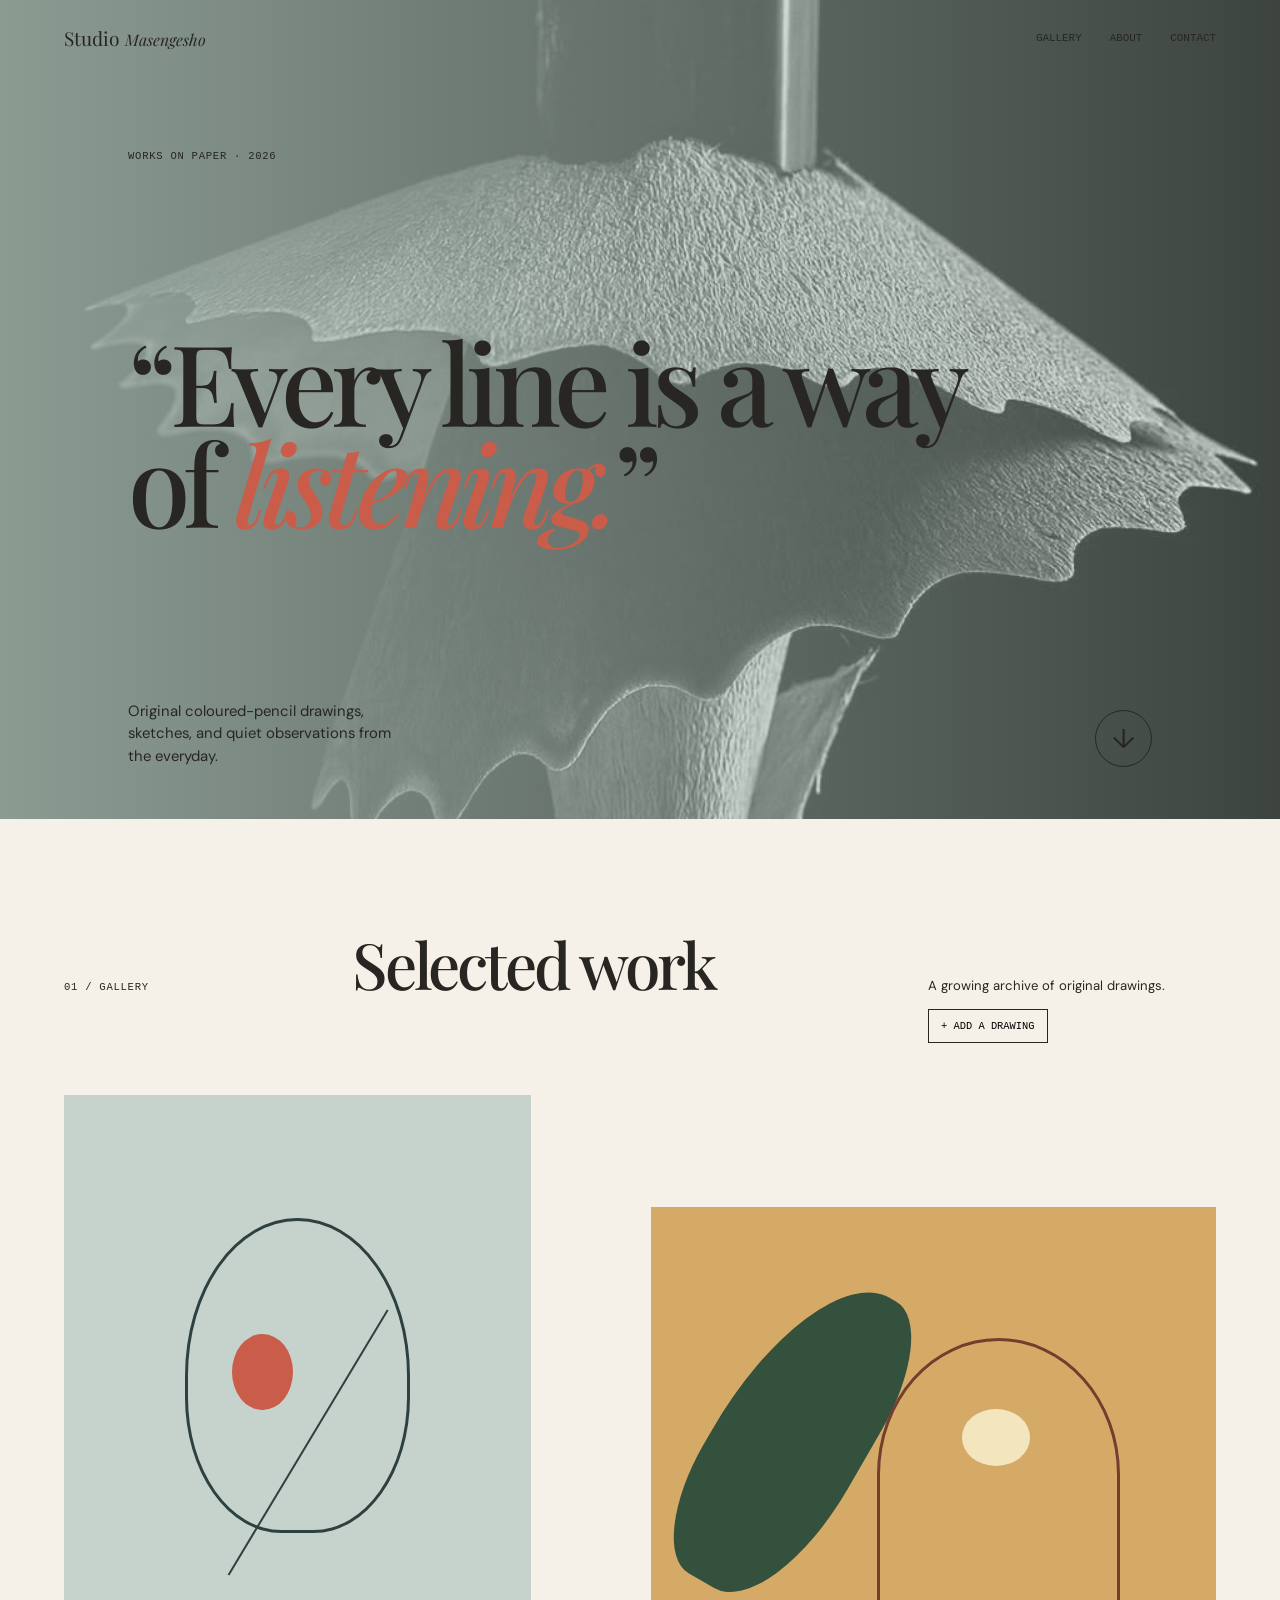
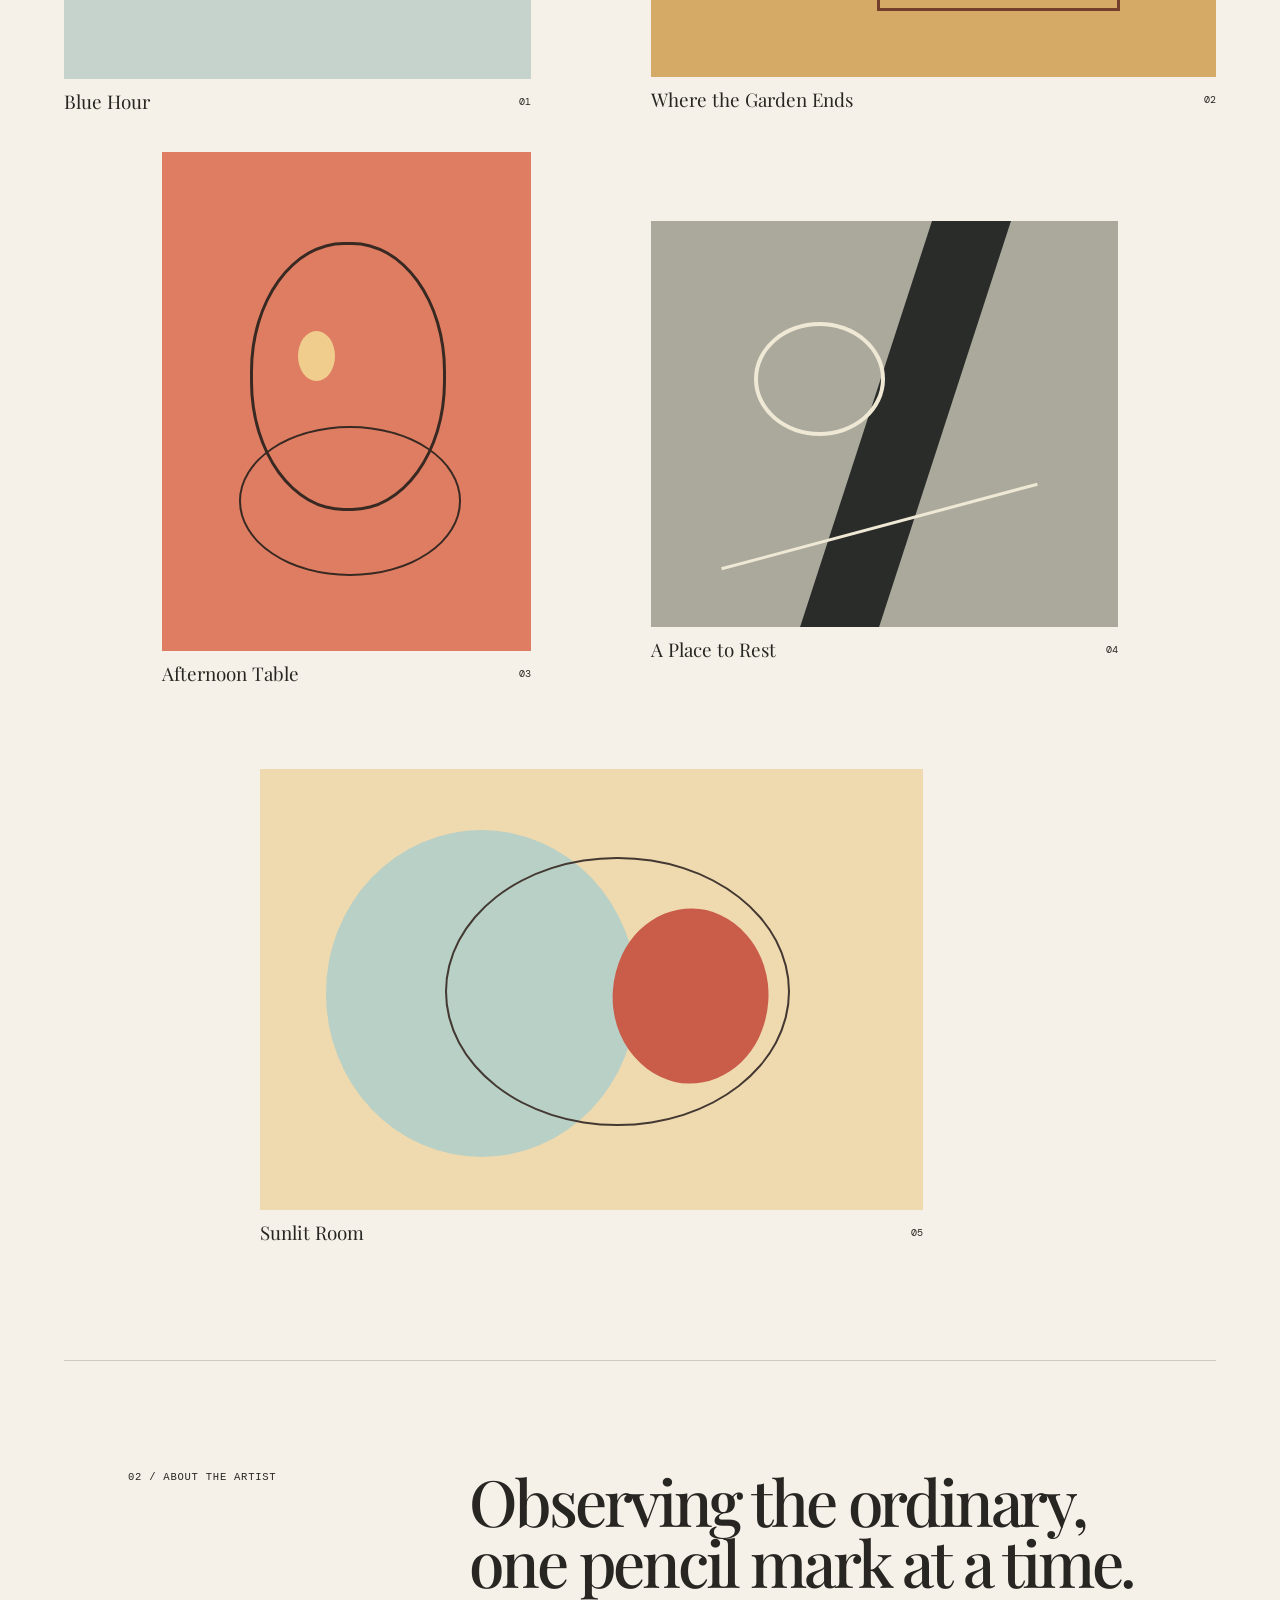
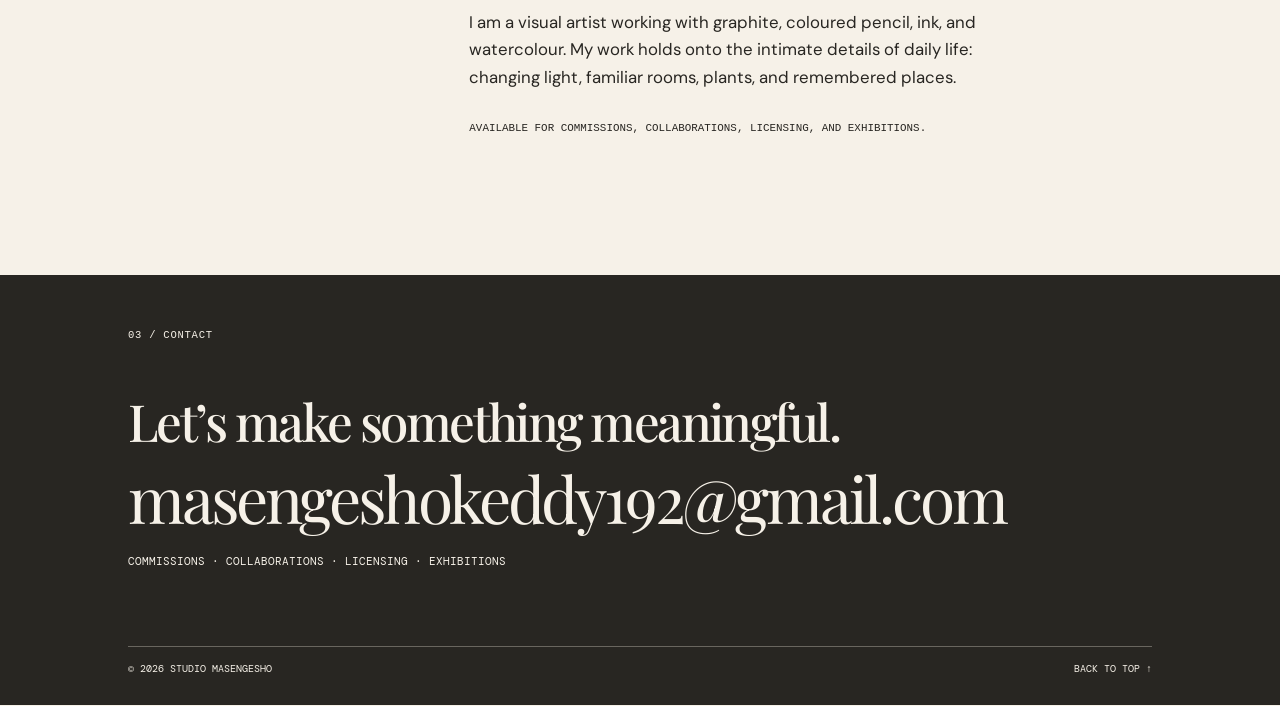
==== commit 6e328ad5: "Refresh hero background styling" ====
--- a/index.html
+++ b/index.html
@@ -8,7 +8,7 @@
   <link rel="preconnect" href="https://fonts.googleapis.com">
   <link rel="preconnect" href="https://fonts.gstatic.com" crossorigin>
   <link href="https://fonts.googleapis.com/css2?family=DM+Mono:wght@400;500&family=DM+Sans:wght@400;500;600&family=Playfair+Display:ital,wght@0,500;0,600;1,500&display=swap" rel="stylesheet">
-  <link rel="stylesheet" href="styles.css">
+  <link rel="stylesheet" href="styles.css?v=pencil-background-v2">
 </head>
 <body>
 <header class="site-header">
--- a/styles.css
+++ b/styles.css
@@ -1 +1 @@
-:root{--ink:#282622;--paper:#f6f1e8;--rose:#c95d49;--sage:#a9bdb2;--ochre:#d5aa67;--line:rgba(40,38,34,.2)}*{box-sizing:border-box}html{scroll-behavior:smooth}body{margin:0;background:var(--paper);color:var(--ink);font-family:"DM Sans",sans-serif}a{color:inherit;text-decoration:none}.site-header{align-items:center;display:flex;justify-content:space-between;padding:25px 5vw;position:absolute;width:100%;z-index:2}.brand,h1,h2,.art-caption,.email{font-family:"Playfair Display",serif}.brand{font-size:1.2rem}.brand em{font-size:.83em}nav{display:flex;gap:28px;font:500 .68rem "DM Mono",monospace;text-transform:uppercase}nav a:hover,.email:hover{color:var(--rose)}.menu-button{display:none}.hero{background:var(--sage);display:flex;flex-direction:column;justify-content:space-between;min-height:91vh;padding:150px 10vw 52px}.eyebrow{font:500 .66rem "DM Mono",monospace;letter-spacing:.07em;margin:0;text-transform:uppercase}.hero h1{font-size:clamp(3.5rem,8.8vw,8.2rem);font-weight:500;letter-spacing:-.06em;line-height:.9;margin:0}.hero h1 em{color:var(--rose)}.hero-bottom{align-items:end;display:flex;justify-content:space-between}.hero-bottom p{font-size:.93rem;line-height:1.5;margin:0;max-width:280px}.round-link{align-items:center;border:1px solid var(--ink);border-radius:100%;display:flex;font-size:1.7rem;height:57px;justify-content:center;width:57px}.round-link:hover{background:var(--ink);color:var(--paper)}.gallery{padding:115px 5vw}.section-heading{align-items:baseline;display:grid;grid-template-columns:1fr 2fr 1fr;margin-bottom:52px}.section-heading h2,.about h2{font-size:clamp(2.6rem,5vw,5.1rem);font-weight:500;letter-spacing:-.05em;line-height:.94;margin:0}.section-heading>div p{font-size:.82rem;line-height:1.45;margin:0 0 14px}.upload-trigger{background:transparent;border:1px solid var(--ink);cursor:pointer;font:500 .65rem "DM Mono",monospace;padding:10px 12px;text-transform:uppercase}.upload-trigger:hover,.submit-upload:hover{background:var(--ink);color:var(--paper)}.art-grid{display:grid;gap:38px 22px;grid-template-columns:repeat(12,1fr)}.art-card{background:none;border:0;color:var(--ink);cursor:pointer;font:inherit;padding:0;text-align:left}.artwork{display:block;overflow:hidden;position:relative;transition:transform .28s ease}.art-card:hover .artwork{transform:rotate(-1deg) scale(1.014)}.artwork::before,.artwork::after,.artwork i,.artwork b,.artwork strong{content:"";display:block;position:absolute}.art-caption{display:flex;font-size:1.18rem;justify-content:space-between;padding-top:10px}.art-caption small{font:400 .6rem "DM Mono",monospace;padding-top:6px}.art-one{grid-column:1/span 5}.art-one .artwork{aspect-ratio:1/1.25;background:#c6d3cd}.art-one i{border:3px solid #2d4140;border-radius:50% 50% 43% 43%;height:54%;left:26%;top:21%;width:48%}.art-one b{background:var(--rose);border-radius:50%;height:13%;left:36%;top:41%;width:13%}.art-one strong{border-left:2px solid #2d4140;height:53%;left:52%;top:33%;transform:rotate(31deg)}.art-two{grid-column:7/span 6;margin-top:110px}.art-two .artwork{aspect-ratio:1.2;background:var(--ochre)}.art-two i{background:#34513e;border-radius:60% 35% 45% 35%;height:72%;left:12%;top:13%;transform:rotate(30deg);width:26%}.art-two b{border:3px solid #733e2e;border-radius:50% 50% 0 0;height:58%;left:40%;top:28%;width:43%}.art-two strong{background:#f3e5be;border-radius:50%;height:12%;left:55%;top:43%;width:12%}.art-three{grid-column:2/span 4}.art-three .artwork{aspect-ratio:1/1.35;background:#de7d62}.art-three i{border:3px solid #382923;border-radius:48%;height:54%;left:24%;top:18%;width:53%}.art-three b{background:#f0cd8d;border-radius:50%;height:10%;left:37%;top:36%;width:10%}.art-three strong{border:2px solid #382923;border-radius:50%;height:30%;left:21%;top:55%;width:60%}.art-four{grid-column:7/span 5;margin-top:45px}.art-four .artwork{aspect-ratio:1.15;background:#aaa99c}.art-four i{background:#292c29;height:100%;left:46%;transform:skew(-18deg);width:17%}.art-four b{border:4px solid #eee8d5;border-radius:50%;height:28%;left:22%;top:25%;width:28%}.art-four strong{background:#eee8d5;height:3px;left:14%;top:75%;transform:rotate(-15deg);width:70%}.art-five{grid-column:3/span 7;margin-top:45px}.art-five .artwork{aspect-ratio:1.5;background:#efd9af}.art-five i{background:#b8d0c5;border-radius:50%;height:74%;left:10%;top:14%;width:47%}.art-five b{background:var(--rose);border-radius:45% 55%;height:39%;left:53%;top:32%;transform:rotate(25deg);width:24%}.art-five strong{border:2px solid #433832;border-radius:50%;height:61%;left:28%;top:20%;width:52%}.uploaded-art{grid-column:span 4;margin-top:35px}.uploaded-art .artwork{aspect-ratio:1/1.1;background:#ddd}.uploaded-art img{height:100%;object-fit:cover;width:100%}.about{border-top:1px solid var(--line);display:grid;grid-template-columns:1fr 2fr;margin:0 5vw;padding:110px 5vw 130px}.about>div{max-width:700px}.about p:not(.eyebrow){font-size:1.05rem;line-height:1.65;max-width:520px}.note{font:500 .68rem "DM Mono",monospace!important;margin-top:30px;text-transform:uppercase}footer{background:var(--ink);color:var(--paper);padding:54px 10vw 30px}footer h2{font:500 clamp(2.2rem,4vw,4.5rem)/1 "Playfair Display",serif;letter-spacing:-.05em;margin:55px 0 0}.email{display:block;font-size:clamp(2rem,5vw,5rem);letter-spacing:-.05em;margin:8px 0 14px}.contact-note{font:400 .68rem "DM Mono",monospace;margin:0 0 78px;text-transform:uppercase}.footer-bottom{border-top:1px solid #69665f;display:flex;font:400 .64rem "DM Mono",monospace;justify-content:space-between;padding-top:15px;text-transform:uppercase}.lightbox,.upload-dialog{background:var(--paper);border:0;max-width:min(860px,90vw);padding:22px;width:100%}.lightbox::backdrop,.upload-dialog::backdrop{background:rgba(24,23,20,.82)}.close{background:none;border:0;cursor:pointer;font-size:2rem;position:absolute;right:12px;top:4px;z-index:1}.lightbox-art{aspect-ratio:1.4;margin-bottom:22px}.lightbox h2,.upload-dialog h2{font:500 2rem "Playfair Display",serif;margin:7px 0}.medium,.upload-intro{font-size:.86rem;margin:0}.lightbox-art .artwork{height:100%}.lightbox-art img{height:100%;object-fit:contain;width:100%}.upload-dialog{max-width:520px;padding:40px}.upload-intro{line-height:1.5;margin:12px 0 24px}form{display:grid;gap:16px}label{display:grid;font:500 .64rem "DM Mono",monospace;gap:7px;text-transform:uppercase}input{background:transparent;border:0;border-bottom:1px solid var(--ink);font:400 1rem "DM Sans",sans-serif;padding:8px 0}.file-label input{display:none}.file-label span{border:1px dashed var(--ink);cursor:pointer;padding:16px;text-align:center}.submit-upload{background:var(--rose);border:0;cursor:pointer;font:500 .68rem "DM Mono",monospace;padding:15px;text-transform:uppercase}#image-preview{max-height:210px;object-fit:contain;width:100%}@media(max-width:700px){.site-header{padding:20px 6vw}nav{background:var(--paper);display:none;flex-direction:column;padding:18px;position:absolute;right:6vw;top:62px}.site-header.open nav{display:flex}.menu-button{background:none;border:0;display:block;font:500 .68rem "DM Mono",monospace;text-transform:uppercase}.hero{min-height:78vh;padding:130px 8vw 36px}.section-heading,.about{display:block}.section-heading h2{margin:24px 0 10px}.section-heading>div{margin-top:15px}.gallery{padding:75px 6vw}.art-grid{gap:35px 14px}.art-one{grid-column:1/span 7}.art-two{grid-column:5/span 8;margin-top:65px}.art-three{grid-column:1/span 6}.art-four{grid-column:6/span 7;margin-top:20px}.art-five{grid-column:2/span 10}.uploaded-art{grid-column:span 6}.about{margin:0 6vw;padding:75px 0}.about h2{margin:24px 0}footer{padding:42px 8vw 22px}.contact-note{margin-bottom:55px}.upload-dialog{padding:32px 22px}}+:root{--ink:#282622;--paper:#f6f1e8;--rose:#c95d49;--sage:#a9bdb2;--ochre:#d5aa67;--line:rgba(40,38,34,.2)}*{box-sizing:border-box}html{scroll-behavior:smooth}body{margin:0;background:var(--paper);color:var(--ink);font-family:"DM Sans",sans-serif}a{color:inherit;text-decoration:none}.site-header{align-items:center;display:flex;justify-content:space-between;padding:25px 5vw;position:absolute;width:100%;z-index:2}.brand,h1,h2,.art-caption,.email{font-family:"Playfair Display",serif}.brand{font-size:1.2rem}.brand em{font-size:.83em}nav{display:flex;gap:28px;font:500 .68rem "DM Mono",monospace;text-transform:uppercase}nav a:hover,.email:hover{color:var(--rose)}.menu-button{display:none}.hero{background:linear-gradient(90deg,rgba(169,189,178,.82),rgba(169,189,178,.35)),url("[data-uri]") center/cover no-repeat;display:flex;flex-direction:column;justify-content:space-between;min-height:91vh;padding:150px 10vw 52px}.eyebrow{font:500 .66rem "DM Mono",monospace;letter-spacing:.07em;margin:0;text-transform:uppercase}.hero h1{font-size:clamp(3.5rem,8.8vw,8.2rem);font-weight:500;letter-spacing:-.06em;line-height:.9;margin:0}.hero h1 em{color:var(--rose)}.hero-bottom{align-items:end;display:flex;justify-content:space-between}.hero-bottom p{font-size:.93rem;line-height:1.5;margin:0;max-width:280px}.round-link{align-items:center;border:1px solid var(--ink);border-radius:100%;display:flex;font-size:1.7rem;height:57px;justify-content:center;width:57px}.round-link:hover{background:var(--ink);color:var(--paper)}.gallery{padding:115px 5vw}.section-heading{align-items:baseline;display:grid;grid-template-columns:1fr 2fr 1fr;margin-bottom:52px}.section-heading h2,.about h2{font-size:clamp(2.6rem,5vw,5.1rem);font-weight:500;letter-spacing:-.05em;line-height:.94;margin:0}.section-heading>div p{font-size:.82rem;line-height:1.45;margin:0 0 14px}.upload-trigger{background:transparent;border:1px solid var(--ink);cursor:pointer;font:500 .65rem "DM Mono",monospace;padding:10px 12px;text-transform:uppercase}.upload-trigger:hover,.submit-upload:hover{background:var(--ink);color:var(--paper)}.art-grid{display:grid;gap:38px 22px;grid-template-columns:repeat(12,1fr)}.art-card{background:none;border:0;color:var(--ink);cursor:pointer;font:inherit;padding:0;text-align:left}.artwork{display:block;overflow:hidden;position:relative;transition:transform .28s ease}.art-card:hover .artwork{transform:rotate(-1deg) scale(1.014)}.artwork::before,.artwork::after,.artwork i,.artwork b,.artwork strong{content:"";display:block;position:absolute}.art-caption{display:flex;font-size:1.18rem;justify-content:space-between;padding-top:10px}.art-caption small{font:400 .6rem "DM Mono",monospace;padding-top:6px}.art-one{grid-column:1/span 5}.art-one .artwork{aspect-ratio:1/1.25;background:#c6d3cd}.art-one i{border:3px solid #2d4140;border-radius:50% 50% 43% 43%;height:54%;left:26%;top:21%;width:48%}.art-one b{background:var(--rose);border-radius:50%;height:13%;left:36%;top:41%;width:13%}.art-one strong{border-left:2px solid #2d4140;height:53%;left:52%;top:33%;transform:rotate(31deg)}.art-two{grid-column:7/span 6;margin-top:110px}.art-two .artwork{aspect-ratio:1.2;background:var(--ochre)}.art-two i{background:#34513e;border-radius:60% 35% 45% 35%;height:72%;left:12%;top:13%;transform:rotate(30deg);width:26%}.art-two b{border:3px solid #733e2e;border-radius:50% 50% 0 0;height:58%;left:40%;top:28%;width:43%}.art-two strong{background:#f3e5be;border-radius:50%;height:12%;left:55%;top:43%;width:12%}.art-three{grid-column:2/span 4}.art-three .artwork{aspect-ratio:1/1.35;background:#de7d62}.art-three i{border:3px solid #382923;border-radius:48%;height:54%;left:24%;top:18%;width:53%}.art-three b{background:#f0cd8d;border-radius:50%;height:10%;left:37%;top:36%;width:10%}.art-three strong{border:2px solid #382923;border-radius:50%;height:30%;left:21%;top:55%;width:60%}.art-four{grid-column:7/span 5;margin-top:45px}.art-four .artwork{aspect-ratio:1.15;background:#aaa99c}.art-four i{background:#292c29;height:100%;left:46%;transform:skew(-18deg);width:17%}.art-four b{border:4px solid #eee8d5;border-radius:50%;height:28%;left:22%;top:25%;width:28%}.art-four strong{background:#eee8d5;height:3px;left:14%;top:75%;transform:rotate(-15deg);width:70%}.art-five{grid-column:3/span 7;margin-top:45px}.art-five .artwork{aspect-ratio:1.5;background:#efd9af}.art-five i{background:#b8d0c5;border-radius:50%;height:74%;left:10%;top:14%;width:47%}.art-five b{background:var(--rose);border-radius:45% 55%;height:39%;left:53%;top:32%;transform:rotate(25deg);width:24%}.art-five strong{border:2px solid #433832;border-radius:50%;height:61%;left:28%;top:20%;width:52%}.uploaded-art{grid-column:span 4;margin-top:35px}.uploaded-art .artwork{aspect-ratio:1/1.1;background:#ddd}.uploaded-art img{height:100%;object-fit:cover;width:100%}.about{border-top:1px solid var(--line);display:grid;grid-template-columns:1fr 2fr;margin:0 5vw;padding:110px 5vw 130px}.about>div{max-width:700px}.about p:not(.eyebrow){font-size:1.05rem;line-height:1.65;max-width:520px}.note{font:500 .68rem "DM Mono",monospace!important;margin-top:30px;text-transform:uppercase}footer{background:var(--ink);color:var(--paper);padding:54px 10vw 30px}footer h2{font:500 clamp(2.2rem,4vw,4.5rem)/1 "Playfair Display",serif;letter-spacing:-.05em;margin:55px 0 0}.email{display:block;font-size:clamp(2rem,5vw,5rem);letter-spacing:-.05em;margin:8px 0 14px}.contact-note{font:400 .68rem "DM Mono",monospace;margin:0 0 78px;text-transform:uppercase}.footer-bottom{border-top:1px solid #69665f;display:flex;font:400 .64rem "DM Mono",monospace;justify-content:space-between;padding-top:15px;text-transform:uppercase}.lightbox,.upload-dialog{background:var(--paper);border:0;max-width:min(860px,90vw);padding:22px;width:100%}.lightbox::backdrop,.upload-dialog::backdrop{background:rgba(24,23,20,.82)}.close{background:none;border:0;cursor:pointer;font-size:2rem;position:absolute;right:12px;top:4px;z-index:1}.lightbox-art{aspect-ratio:1.4;margin-bottom:22px}.lightbox h2,.upload-dialog h2{font:500 2rem "Playfair Display",serif;margin:7px 0}.medium,.upload-intro{font-size:.86rem;margin:0}.lightbox-art .artwork{height:100%}.lightbox-art img{height:100%;object-fit:contain;width:100%}.upload-dialog{max-width:520px;padding:40px}.upload-intro{line-height:1.5;margin:12px 0 24px}form{display:grid;gap:16px}label{display:grid;font:500 .64rem "DM Mono",monospace;gap:7px;text-transform:uppercase}input{background:transparent;border:0;border-bottom:1px solid var(--ink);font:400 1rem "DM Sans",sans-serif;padding:8px 0}.file-label input{display:none}.file-label span{border:1px dashed var(--ink);cursor:pointer;padding:16px;text-align:center}.submit-upload{background:var(--rose);border:0;cursor:pointer;font:500 .68rem "DM Mono",monospace;padding:15px;text-transform:uppercase}#image-preview{max-height:210px;object-fit:contain;width:100%}@media(max-width:700px){.site-header{padding:20px 6vw}nav{background:var(--paper);display:none;flex-direction:column;padding:18px;position:absolute;right:6vw;top:62px}.site-header.open nav{display:flex}.menu-button{background:none;border:0;display:block;font:500 .68rem "DM Mono",monospace;text-transform:uppercase}.hero{min-height:78vh;padding:130px 8vw 36px}.section-heading,.about{display:block}.section-heading h2{margin:24px 0 10px}.section-heading>div{margin-top:15px}.gallery{padding:75px 6vw}.art-grid{gap:35px 14px}.art-one{grid-column:1/span 7}.art-two{grid-column:5/span 8;margin-top:65px}.art-three{grid-column:1/span 6}.art-four{grid-column:6/span 7;margin-top:20px}.art-five{grid-column:2/span 10}.uploaded-art{grid-column:span 6}.about{margin:0 6vw;padding:75px 0}.about h2{margin:24px 0}footer{padding:42px 8vw 22px}.contact-note{margin-bottom:55px}.upload-dialog{padding:32px 22px}}
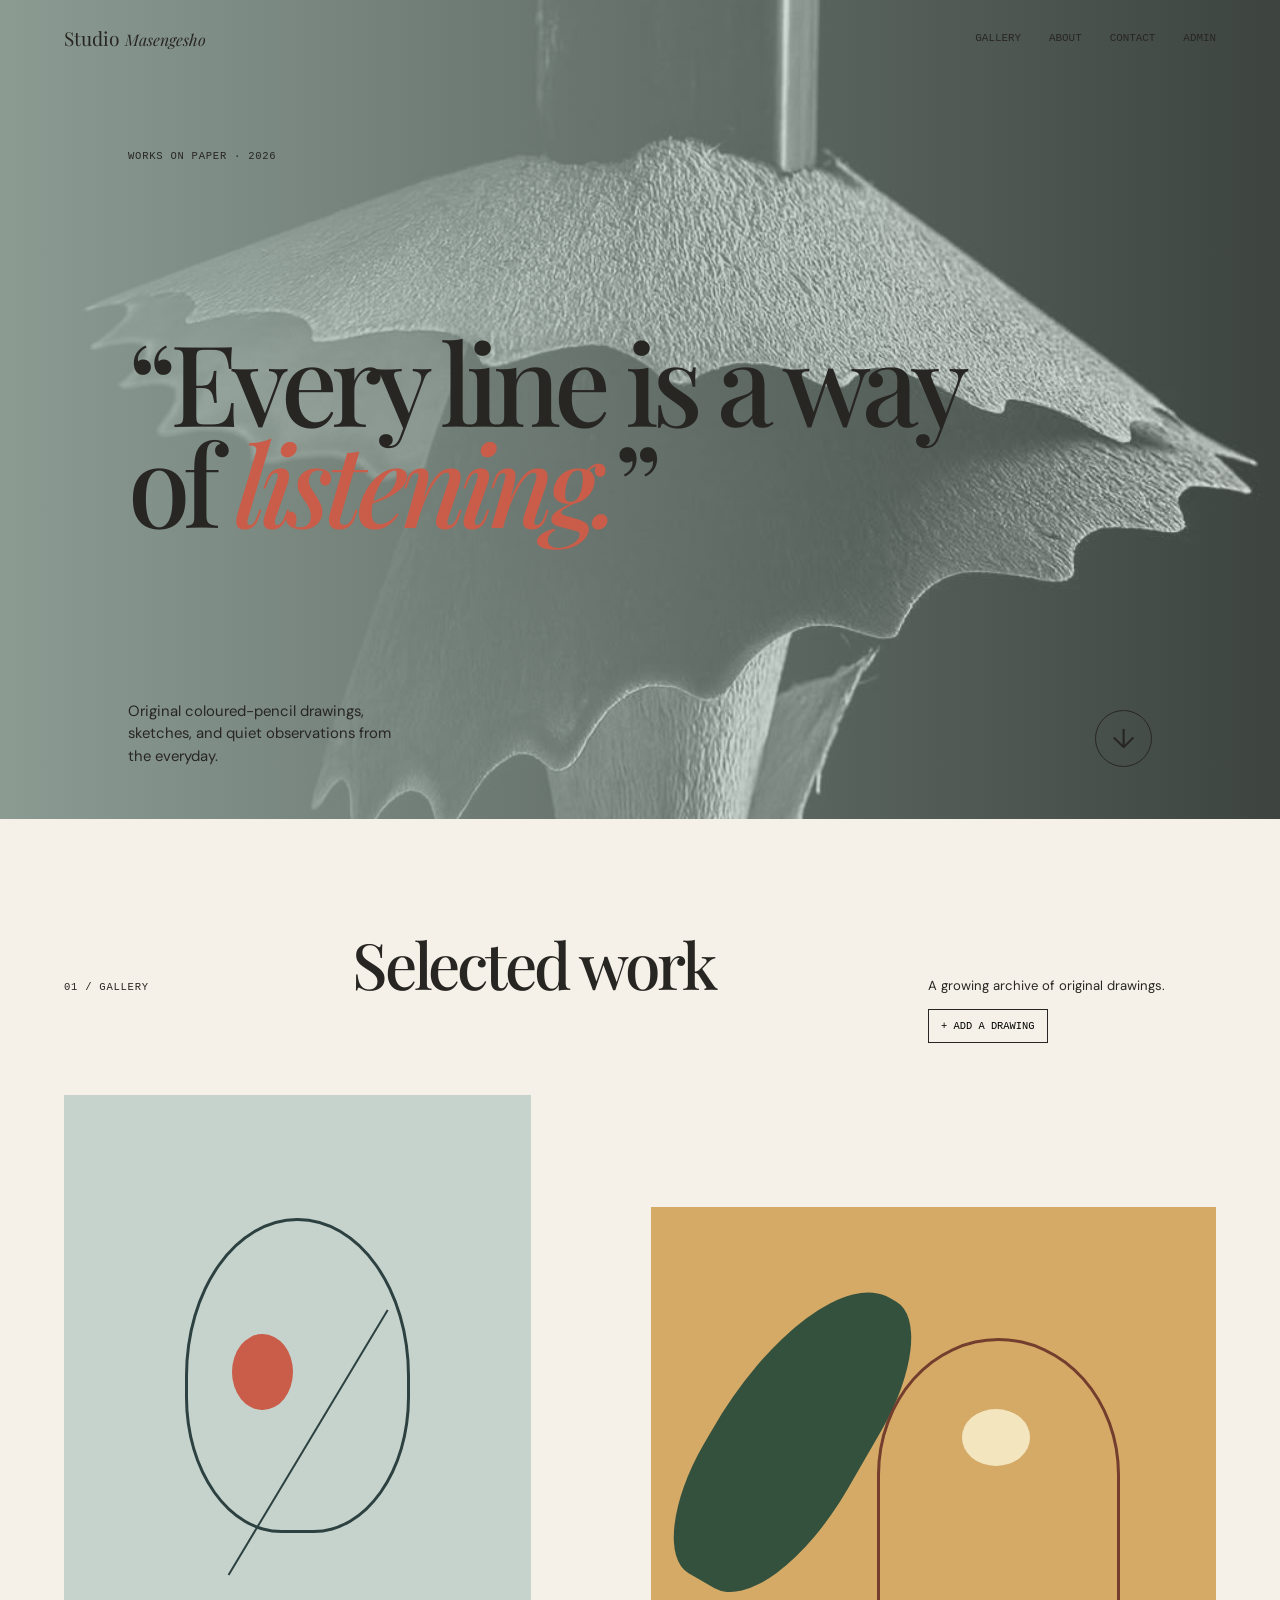
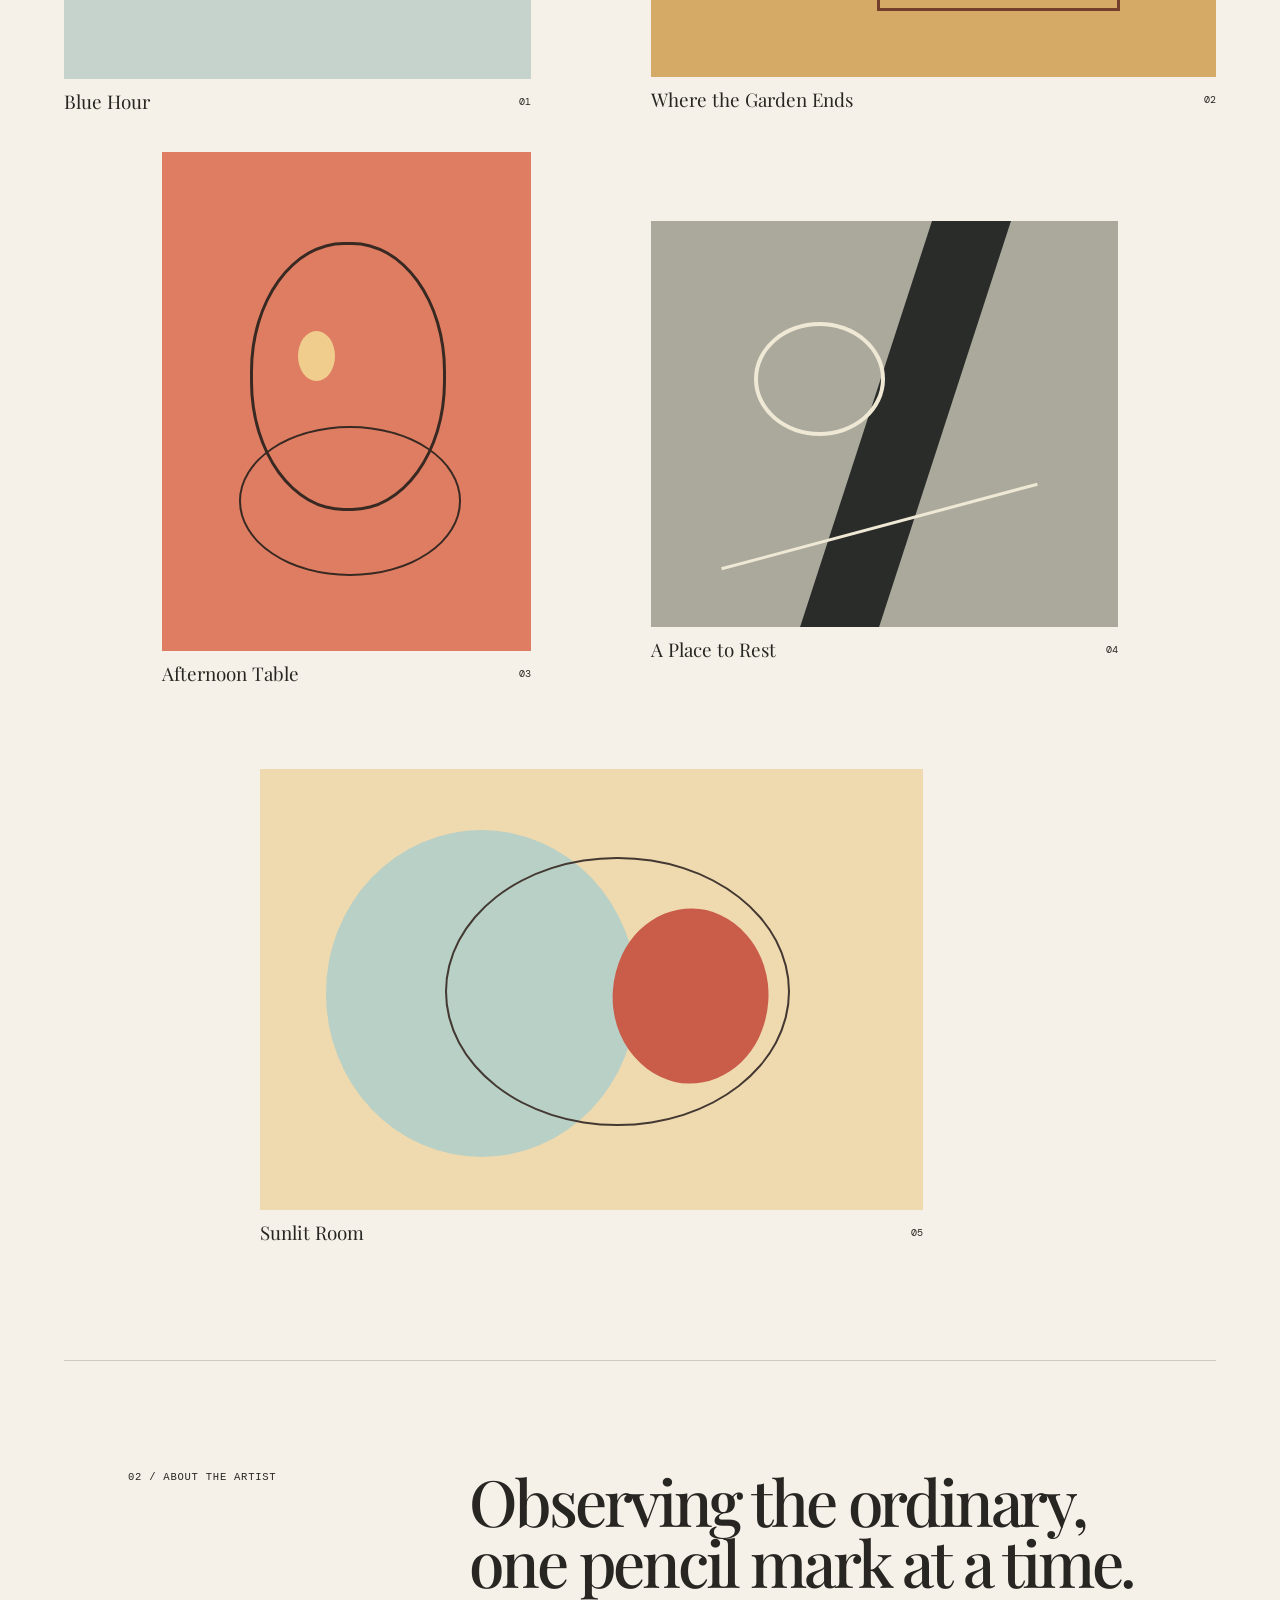
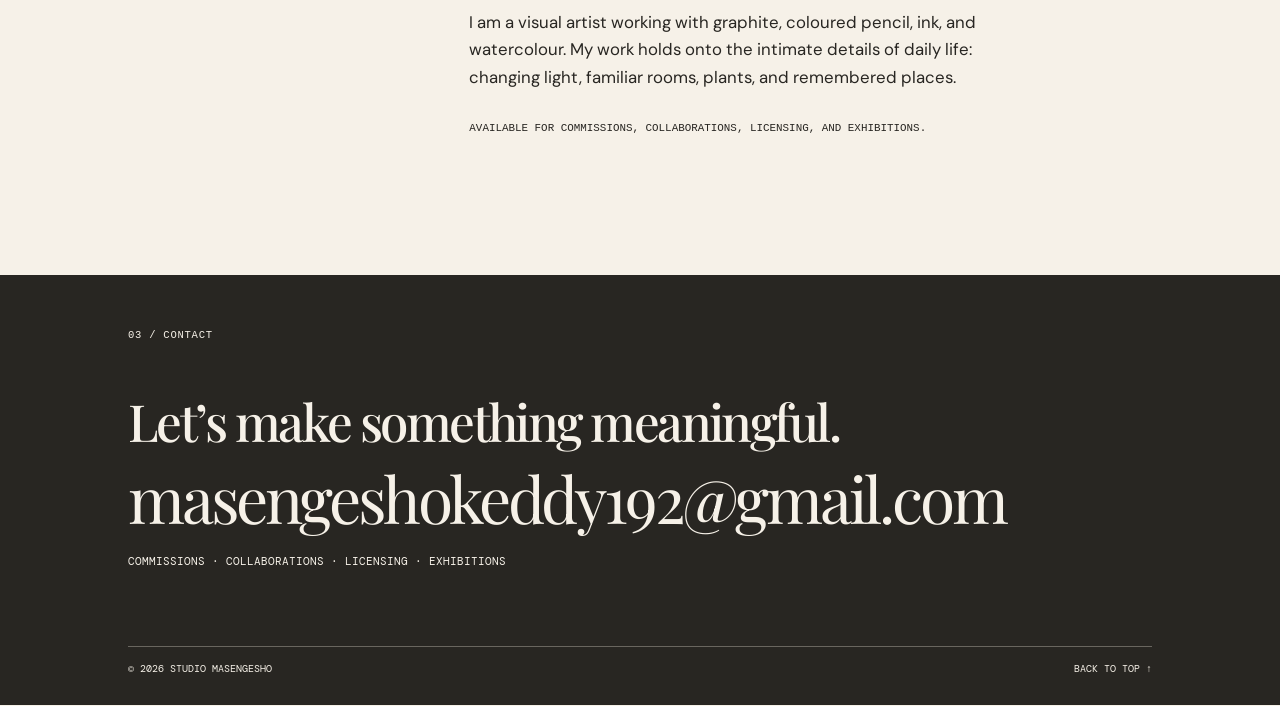
==== commit a0abdff6: "Add admin access link to gallery navigation" ====
--- a/index.html
+++ b/index.html
@@ -14,7 +14,7 @@
 <header class="site-header">
   <a class="brand" href="#top">Studio <em>Masengesho</em></a>
   <button class="menu-button" aria-label="Open menu" aria-expanded="false">Menu</button>
-  <nav aria-label="Main navigation"><a href="#work">Gallery</a><a href="#about">About</a><a href="#contact">Contact</a></nav>
+  <nav aria-label="Main navigation"><a href="#work">Gallery</a><a href="#about">About</a><a href="#contact">Contact</a><a href="admin-login.html">Admin</a></nav>
 </header>
 <main id="top">
   <section class="hero">
